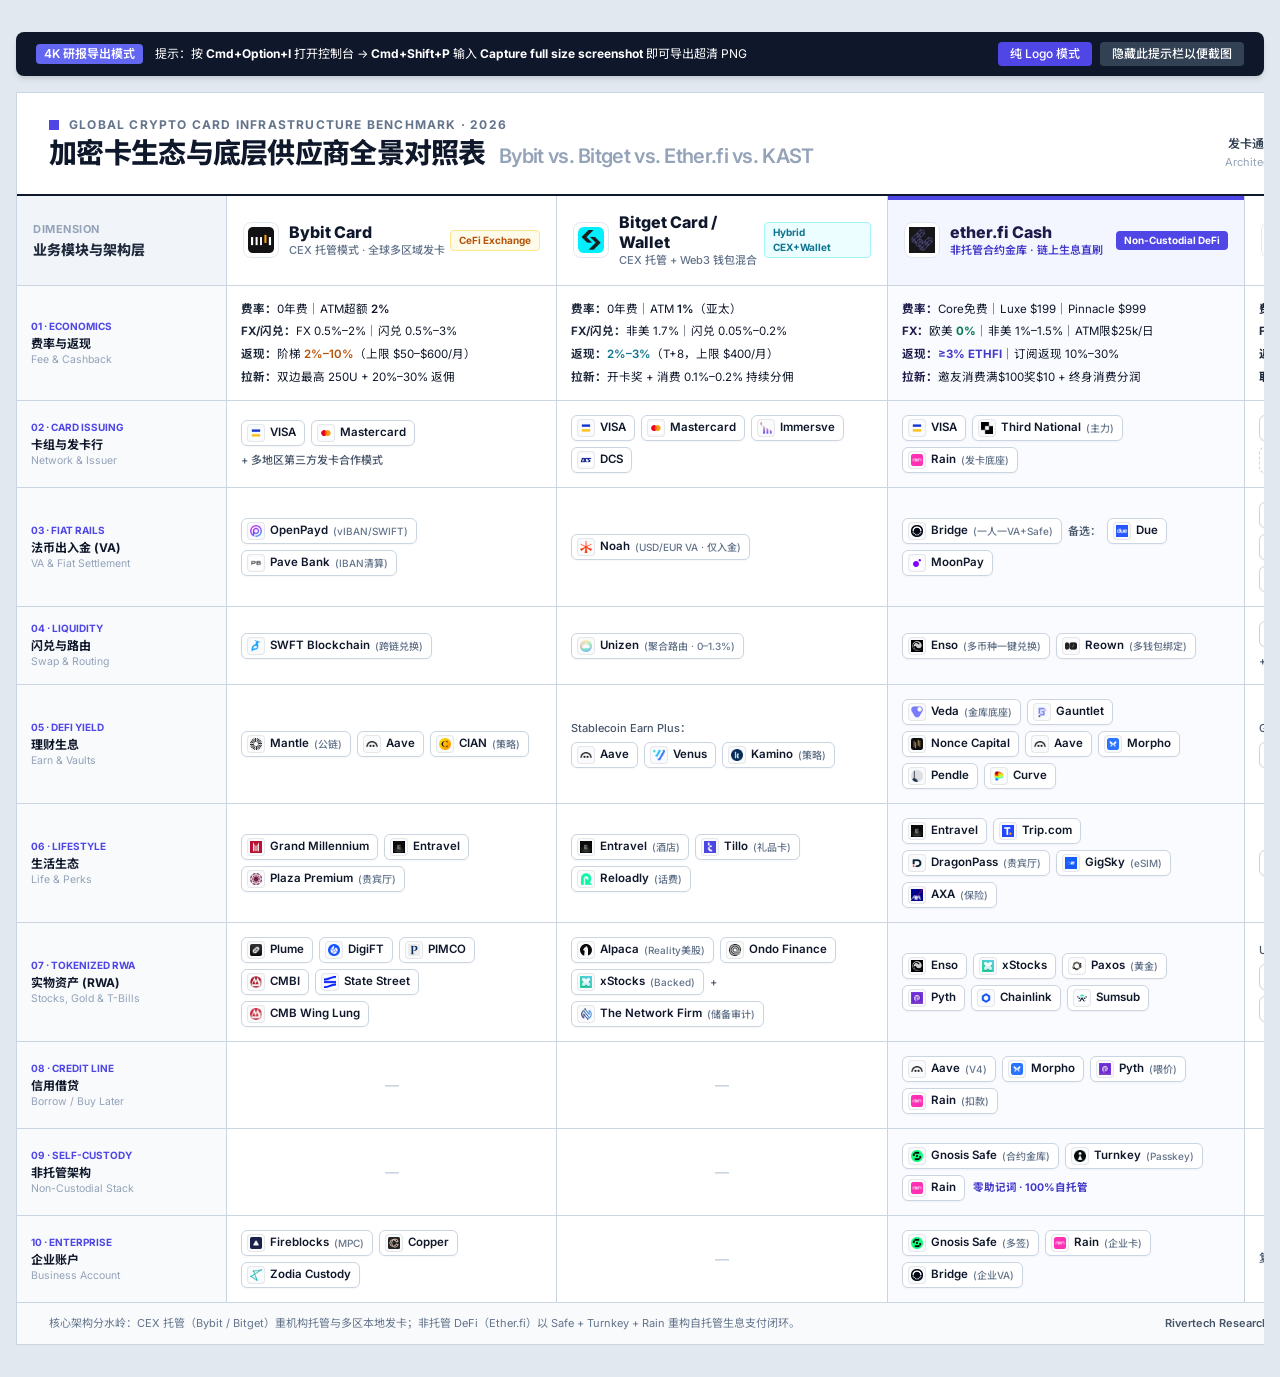
==== index.html @ 61360492 "Publish interactive crypto card vendor matrix with official-site logos" ====
<!DOCTYPE html>
<html lang="zh-CN">
<head>
  <meta charset="UTF-8" />
  <meta name="viewport" content="width=device-width, initial-scale=1.0" />
  <title>Crypto Card Ecosystem & Infrastructure Vendor Matrix (2026)</title>
  <link rel="stylesheet" href="./assets/tailwind.css">
  <link rel="preconnect" href="https://fonts.googleapis.com">
  <link rel="preconnect" href="https://fonts.gstatic.com" crossorigin>
  <link href="https://fonts.googleapis.com/css2?family=Inter:wght@400;500;600;700;800&family=Noto+Sans+SC:wght@400;500;600;700&display=swap" rel="stylesheet">
  <style>
    body {
      font-family: 'Inter', 'Noto Sans SC', -apple-system, BlinkMacSystemFont, sans-serif;
      background-color: #E2E8F0;
      color: #0F172A;
      -webkit-font-smoothing: antialiased;
      -moz-osx-font-smoothing: grayscale;
    }
    .swiss-grid-border {
      border-color: #CBD5E1;
    }
    .vendor-pill {
      display: inline-flex;
      align-items: center;
      gap: 5px;
      padding: 3px 8px 3px 5px;
      border-radius: 6px;
      background: #FFFFFF;
      border: 1px solid #CBD5E1;
      box-shadow: 0 1px 2px rgba(15, 23, 42, 0.04);
      font-size: 11.5px;
      font-weight: 600;
      color: #0F172A;
      line-height: 1.2;
      white-space: nowrap;
    }
    .vendor-icon {
      width: 16px;
      height: 16px;
      border-radius: 4px;
      display: inline-flex;
      align-items: center;
      justify-content: center;
      font-size: 9px;
      font-weight: 800;
      flex-shrink: 0;
      letter-spacing: -0.03em;
    }
    .vendor-pill {
      color: inherit;
      text-decoration: none;
      transition: border-color 150ms ease, background-color 150ms ease, box-shadow 150ms ease, transform 150ms ease;
    }
    a.vendor-pill:hover,
    .logo-only-link:hover .logo-box {
      border-color: #4F46E5;
      background-color: #F8FAFF;
      box-shadow: 0 3px 8px rgba(79, 70, 229, 0.14);
      transform: translateY(-1px);
    }
    .logo-box {
      width: 18px;
      height: 18px;
      border-radius: 4px;
      overflow: hidden;
      display: inline-flex;
      align-items: center;
      justify-content: center;
      flex: 0 0 auto;
      background: #F8FAFC;
      border: 1px solid rgba(15, 23, 42, 0.08);
    }
    .logo-box img {
      display: block;
      width: 100%;
      height: 100%;
      padding: 2px;
      object-fit: contain;
    }
    .header-logo-box img { width: 100%; height: 100%; padding: 4px; object-fit: contain; }
    .vendor-note { font-size: 10px; color: #64748B; font-weight: 500; }
    .vendor-pair-pill { border-style: dashed; }
    @media (prefers-reduced-motion: reduce) { .vendor-pill { transition: none; } }
    @media (max-width: 700px) {
      #control-bar { flex-direction: column; align-items: flex-start; gap: 12px; }
      #control-bar > .flex:first-child { flex-wrap: wrap; }
    }
    .logo-box img[hidden], .header-logo-box img[hidden] { display: none !important; }
    .logo-fallback {
      width: 100%;
      height: 100%;
      display: flex;
      align-items: center;
      justify-content: center;
      font-size: 8.5px;
      font-weight: 800;
      line-height: 1;
    }
    .logo-fallback[hidden] { display: none; }
    .logo-only-link {
      display: inline-flex;
      flex: 0 0 auto;
      text-decoration: none;
    }
    .vendor-heading-link {
      display: inline-flex;
      align-items: center;
      gap: 10px;
      color: inherit;
      text-decoration: none;
    }
    .header-logo-box {
      width: 36px;
      height: 36px;
      border-radius: 8px;
      overflow: hidden;
      flex: 0 0 auto;
      display: inline-flex;
      align-items: center;
      justify-content: center;
      background: #FFFFFF;
      border: 1px solid #E2E8F0;
    }
    .header-logo-box .logo-fallback { font-size: 10px; }
    .vendor-heading-link:hover .header-logo-box { border-color: #4F46E5; }
    .vendor-pill:focus-visible,
    .logo-only-link:focus-visible,
    .vendor-heading-link:focus-visible {
      outline: 2px solid #4F46E5;
      outline-offset: 2px;
    }
    body.icon-only .vendor-name { display: none; }
    body.icon-only .vendor-pill { padding: 4px 6px; gap: 4px; }
    body.icon-only .logo-box { width: 22px; height: 22px; border-radius: 5px; }
    #control-bar { width: min(1560px, calc(100vw - 32px)); overflow-x: auto; }
    #poster-scroll { width: min(1560px, calc(100vw - 32px)); overflow-x: auto; overscroll-behavior-x: contain; }
    #poster-canvas { width: 1560px; }
    .micro-tag {
      font-size: 11px;
      color: #475569;
      font-weight: 500;
    }
    @media print {
      .no-print { display: none !important; }
      body { background: #FFFFFF; }
    }
  </style>
</head>
<body class="py-8 px-4 flex flex-col items-center">

  <!-- 悬浮控制栏（截图时可一键隐藏） -->
  <div id="control-bar" class="no-print mb-4 flex items-center justify-between bg-slate-900 text-white px-5 py-2.5 rounded-lg shadow-md text-xs">
    <div class="flex items-center gap-3">
      <span class="px-2 py-0.5 bg-indigo-500 rounded font-semibold">4K 研报导出模式</span>
      <span>提示：按 <b>Cmd+Option+I</b> 打开控制台 → <b>Cmd+Shift+P</b> 输入 <b>Capture full size screenshot</b> 即可导出超清 PNG</span>
    </div>
    <div class="flex items-center gap-2">
      <button id="toggle-mode-btn" onclick="toggleIconMode()" aria-pressed="false" class="px-3 py-1 bg-indigo-600 hover:bg-indigo-500 rounded text-white font-medium transition">
        纯 Logo 模式
      </button>
      <button onclick="document.getElementById('control-bar').style.display='none'" class="px-3 py-1 bg-slate-700 hover:bg-slate-600 rounded text-white font-medium transition">
        隐藏此提示栏以便截图
      </button>
    </div>
  </div>

  <!-- 主画布：1560px 瑞士网格海报容器 -->
  <div id="poster-scroll" role="region" aria-label="合作商矩阵，横向滚动查看全部平台" tabindex="0">
  <div id="poster-canvas" class="w-[1560px] bg-white border border-slate-300 shadow-xl overflow-hidden">
    
    <!-- 顶部瑞士风格标题栏 -->
    <header class="px-8 py-6 border-b-2 border-slate-900 flex items-end justify-between bg-white">
      <div>
        <div class="flex items-center gap-2.5 mb-1.5">
          <span class="inline-block w-2.5 h-2.5 bg-indigo-600"></span>
          <span class="text-xs font-bold uppercase tracking-widest text-slate-500">GLOBAL CRYPTO CARD INFRASTRUCTURE BENCHMARK · 2026</span>
        </div>
        <h1 class="text-[28px] font-extrabold tracking-tight text-slate-900 leading-none">
          加密卡生态与底层供应商全景对照表
          <span class="text-slate-400 font-semibold text-xl ml-2">Bybit vs. Bitget vs. Ether.fi vs. KAST</span>
        </h1>
      </div>
      <div class="text-right">
        <p class="text-xs font-semibold text-slate-700">发卡通道 · 法币VA · 路由生息 · RWA与非托管架构横向拆解</p>
        <p class="text-[11px] text-slate-400 mt-0.5">Architecture & Vendor Stack Matrix · Swiss Typographic Grid</p>
      </div>
    </header>

    <!-- 5列 x 11行（含表头）核心网格表格 -->
    <div class="grid grid-cols-[210px_1fr_1fr_1.08fr_1fr]">

      <!-- ==================== 表头行 ==================== -->
      <div class="p-4 bg-slate-100 border-b border-r swiss-grid-border flex flex-col justify-center">
        <span class="text-[11px] font-bold uppercase tracking-wider text-slate-400">DIMENSION</span>
        <span class="text-sm font-extrabold text-slate-800 mt-0.5">业务模块与架构层</span>
      </div>

      <!-- Col 2: Bybit -->
      <div class="p-4 bg-white border-b border-r swiss-grid-border flex items-center justify-between">
        <div class="flex items-center gap-2.5">
          <div class="w-9 h-9 rounded-lg bg-slate-950 flex items-center justify-center font-black text-white text-sm tracking-tighter">
            BYB<span class="text-amber-400">I</span>T
          </div>
          <div>
            <div class="text-base font-extrabold text-slate-900 leading-tight">Bybit Card</div>
            <div class="text-[11px] font-medium text-slate-500">CEX 托管模式 · 全球多区域发卡</div>
          </div>
        </div>
        <span class="px-2 py-0.5 text-[10px] font-bold bg-amber-50 text-amber-700 border border-amber-200 rounded">CeFi Exchange</span>
      </div>

      <!-- Col 3: Bitget -->
      <div class="p-4 bg-white border-b border-r swiss-grid-border flex items-center justify-between">
        <div class="flex items-center gap-2.5">
          <div class="w-9 h-9 rounded-lg bg-slate-900 flex items-center justify-center">
            <svg class="w-5 h-5 text-cyan-400" viewBox="0 0 24 24" fill="currentColor"><path d="M13.5 3L6 10.5l4.5 4.5L7.5 18l3 3 7.5-7.5-4.5-4.5L16.5 6l-3-3z"/></svg>
          </div>
          <div>
            <div class="text-base font-extrabold text-slate-900 leading-tight">Bitget Card / Wallet</div>
            <div class="text-[11px] font-medium text-slate-500">CEX 托管 + Web3 钱包混合</div>
          </div>
        </div>
        <span class="px-2 py-0.5 text-[10px] font-bold bg-cyan-50 text-cyan-700 border border-cyan-200 rounded">Hybrid CEX+Wallet</span>
      </div>

      <!-- Col 4: Ether.fi (高亮主推列) -->
      <div class="p-4 bg-indigo-50/70 border-b border-r swiss-grid-border flex items-center justify-between relative">
        <div class="absolute top-0 left-0 right-0 h-1 bg-indigo-600"></div>
        <div class="flex items-center gap-2.5">
          <div class="w-9 h-9 rounded-lg bg-gradient-to-br from-indigo-600 to-purple-600 flex items-center justify-center text-white font-extrabold text-sm shadow-sm">
            e.fi
          </div>
          <div>
            <div class="text-base font-extrabold text-indigo-950 leading-tight">ether.fi Cash</div>
            <div class="text-[11px] font-semibold text-indigo-700">非托管合约金库 · 链上生息直刷</div>
          </div>
        </div>
        <span class="px-2 py-0.5 text-[10px] font-bold bg-indigo-600 text-white rounded">Non-Custodial DeFi</span>
      </div>

      <!-- Col 5: KAST -->
      <div class="p-4 bg-white border-b swiss-grid-border flex items-center justify-between">
        <div class="flex items-center gap-2.5">
          <div class="w-9 h-9 rounded-lg bg-zinc-950 flex items-center justify-center font-black text-lime-400 text-base">
            K
          </div>
          <div>
            <div class="text-base font-extrabold text-slate-900 leading-tight">KAST Card</div>
            <div class="text-[11px] font-medium text-slate-500">稳定币新银行 · 账户制托管</div>
          </div>
        </div>
        <span class="px-2 py-0.5 text-[10px] font-bold bg-lime-50 text-lime-800 border border-lime-300 rounded">Stablecoin Neobank</span>
      </div>


      <!-- ==================== ROW 01: 费率与返现 ==================== -->
      <div class="p-3.5 bg-slate-50 border-b border-r swiss-grid-border flex flex-col justify-center">
        <span class="text-[10px] font-bold text-indigo-600">01 · ECONOMICS</span>
        <span class="text-xs font-bold text-slate-900 mt-0.5">费率与返现</span>
        <span class="text-[10.5px] text-slate-400">Fee & Cashback</span>
      </div>
      <!-- Bybit -->
      <div class="p-3.5 border-b border-r swiss-grid-border text-[11.5px] leading-relaxed space-y-1">
        <div><span class="font-bold text-slate-800">费率：</span>0年费｜ATM超额 <span class="font-semibold text-slate-900">2%</span></div>
        <div><span class="font-bold text-slate-800">FX/闪兑：</span>FX 0.5%–2%｜闪兑 0.5%–3%</div>
        <div><span class="font-bold text-slate-800">返现：</span>阶梯 <span class="font-semibold text-amber-700">2%–10%</span>（上限 $50–$600/月）</div>
        <div><span class="font-bold text-slate-800">拉新：</span>双边最高 250U + 20%–30% 返佣</div>
      </div>
      <!-- Bitget -->
      <div class="p-3.5 border-b border-r swiss-grid-border text-[11.5px] leading-relaxed space-y-1">
        <div><span class="font-bold text-slate-800">费率：</span>0年费｜ATM <span class="font-semibold text-slate-900">1%</span>（亚太）</div>
        <div><span class="font-bold text-slate-800">FX/闪兑：</span>非美 1.7%｜闪兑 0.05%–0.2%</div>
        <div><span class="font-bold text-slate-800">返现：</span><span class="font-semibold text-cyan-700">2%–3%</span>（T+8，上限 $400/月）</div>
        <div><span class="font-bold text-slate-800">拉新：</span>开卡奖 + 消费 0.1%–0.2% 持续分佣</div>
      </div>
      <!-- Ether.fi -->
      <div class="p-3.5 bg-indigo-50/35 border-b border-r swiss-grid-border text-[11.5px] leading-relaxed space-y-1">
        <div><span class="font-bold text-indigo-950">费率：</span>Core免费｜Luxe $199｜Pinnacle $999</div>
        <div><span class="font-bold text-indigo-950">FX：</span>欧美 <span class="font-bold text-emerald-700">0%</span>｜非美 1%–1.5%｜ATM限$25k/日</div>
        <div><span class="font-bold text-indigo-950">返现：</span><span class="font-bold text-indigo-700">≥3% ETHFI</span>｜订阅返现 10%–30%</div>
        <div><span class="font-bold text-indigo-950">拉新：</span>邀友消费满$100奖$10 + 终身消费分润</div>
      </div>
      <!-- KAST -->
      <div class="p-3.5 border-b swiss-grid-border text-[11.5px] leading-relaxed space-y-1">
        <div><span class="font-bold text-slate-800">费率：</span>0开卡费｜年费 $0–$10,000（三档）</div>
        <div><span class="font-bold text-slate-800">FX：</span>银行汇率 + 点差（未披露具体值）</div>
        <div><span class="font-bold text-slate-800">返现：</span><span class="font-semibold text-lime-700">Interchange</span> 商户手续费分成返现</div>
        <div><span class="font-bold text-slate-800">取现：</span>单日最高 $750（合作行收手续费）</div>
      </div>


      <!-- ==================== ROW 02: 卡组与发卡行 ==================== -->
      <div class="p-3.5 bg-slate-50 border-b border-r swiss-grid-border flex flex-col justify-center">
        <span class="text-[10px] font-bold text-indigo-600">02 · CARD ISSUING</span>
        <span class="text-xs font-bold text-slate-900 mt-0.5">卡组与发卡行</span>
        <span class="text-[10.5px] text-slate-400">Network & Issuer</span>
      </div>
      <!-- Bybit -->
      <div class="p-3.5 border-b border-r swiss-grid-border flex flex-wrap items-center gap-1.5 content-center">
        <span class="vendor-pill">
          <span class="vendor-icon bg-blue-900 text-white">V</span>VISA
        </span>
        <span class="vendor-pill">
          <span class="vendor-icon bg-red-600 text-amber-300">M</span>Mastercard
        </span>
        <span class="micro-tag">+ 多地区第三方发卡合作模式</span>
      </div>
      <!-- Bitget -->
      <div class="p-3.5 border-b border-r swiss-grid-border flex flex-wrap items-center gap-1.5 content-center">
        <span class="vendor-pill">
          <span class="vendor-icon bg-blue-900 text-white">V</span>VISA
        </span>
        <span class="vendor-pill">
          <span class="vendor-icon bg-red-600 text-amber-300">M</span>Mastercard
        </span>
        <span class="vendor-pill">
          <span class="vendor-icon bg-purple-700 text-white">IM</span>Immersve
        </span>
        <span class="vendor-pill">
          <span class="vendor-icon bg-emerald-700 text-white">DC</span>DCS
        </span>
      </div>
      <!-- Ether.fi -->
      <div class="p-3.5 bg-indigo-50/35 border-b border-r swiss-grid-border flex flex-wrap items-center gap-1.5 content-center">
        <span class="vendor-pill">
          <span class="vendor-icon bg-blue-900 text-white">V</span>VISA
        </span>
        <span class="vendor-pill">
          <span class="vendor-icon bg-slate-800 text-white">3N</span>Third National <span class="text-[10px] text-slate-400 font-normal">(主力)</span>
        </span>
        <span class="vendor-pill">
          <span class="vendor-icon bg-sky-500 text-white">R</span>Rain <span class="text-[10px] text-slate-400 font-normal">(发卡底座)</span>
        </span>
      </div>
      <!-- KAST -->
      <div class="p-3.5 border-b swiss-grid-border flex flex-wrap items-center gap-1.5 content-center">
        <span class="vendor-pill">
          <span class="vendor-icon bg-blue-900 text-white">V</span>VISA
        </span>
        <span class="vendor-pill">
          <span class="vendor-icon bg-sky-500 text-white">R</span>Rain <span class="text-[10px] text-slate-400 font-normal">(发卡底座)</span>
        </span>
        <span class="vendor-pill border-dashed">
          <span class="vendor-icon bg-indigo-600 text-white">S</span>Bridge / Stripe <span class="text-[10px] text-slate-400 font-normal">(疑似)</span>
        </span>
      </div>


      <!-- ==================== ROW 03: 法币出入金 (VA) ==================== -->
      <div class="p-3.5 bg-slate-50 border-b border-r swiss-grid-border flex flex-col justify-center">
        <span class="text-[10px] font-bold text-indigo-600">03 · FIAT RAILS</span>
        <span class="text-xs font-bold text-slate-900 mt-0.5">法币出入金 (VA)</span>
        <span class="text-[10.5px] text-slate-400">VA & Fiat Settlement</span>
      </div>
      <!-- Bybit -->
      <div class="p-3.5 border-b border-r swiss-grid-border flex flex-wrap items-center gap-1.5 content-center">
        <span class="vendor-pill">
          <span class="vendor-icon bg-blue-600 text-white">OP</span>OpenPayd <span class="text-[10px] text-slate-400 font-normal">(vIBAN/SWIFT)</span>
        </span>
        <span class="vendor-pill">
          <span class="vendor-icon bg-teal-700 text-white">PB</span>Pave Bank <span class="text-[10px] text-slate-400 font-normal">(IBAN清算)</span>
        </span>
      </div>
      <!-- Bitget -->
      <div class="p-3.5 border-b border-r swiss-grid-border flex flex-wrap items-center gap-1.5 content-center">
        <span class="vendor-pill">
          <span class="vendor-icon bg-neutral-900 text-white">N</span>Noah <span class="text-[10px] text-slate-400 font-normal">(USD/EUR VA · 仅入金)</span>
        </span>
      </div>
      <!-- Ether.fi -->
      <div class="p-3.5 bg-indigo-50/35 border-b border-r swiss-grid-border flex flex-wrap items-center gap-1.5 content-center">
        <span class="vendor-pill">
          <span class="vendor-icon bg-slate-900 text-white">B</span>Bridge <span class="text-[10px] text-slate-400 font-normal">(一人一VA+Safe)</span>
        </span>
        <span class="micro-tag">备选：</span>
        <span class="vendor-pill">
          <span class="vendor-icon bg-violet-600 text-white">D</span>Due
        </span>
        <span class="vendor-pill">
          <span class="vendor-icon bg-purple-600 text-white">MP</span>MoonPay
        </span>
      </div>
      <!-- KAST -->
      <div class="p-3.5 border-b swiss-grid-border flex flex-wrap items-center gap-1.5 content-center">
        <span class="vendor-pill">
          <span class="vendor-icon bg-blue-700 text-white">BG</span>BitGo <span class="text-[10px] text-slate-400 font-normal">(托管)</span>
        </span>
        <span class="vendor-pill">
          <span class="vendor-icon bg-indigo-600 text-white">PV</span>Privy <span class="text-[10px] text-slate-400 font-normal">(MPC)</span>
        </span>
        <span class="vendor-pill">
          <span class="vendor-icon bg-emerald-800 text-white">LB</span>Lead Bank
        </span>
        <span class="vendor-pill">
          <span class="vendor-icon bg-slate-900 text-white">B</span>Bridge <span class="text-[10px] text-slate-400 font-normal">(USD)</span>
        </span>
        <span class="vendor-pill">
          <span class="vendor-icon bg-neutral-900 text-white">N</span>Noah <span class="text-[10px] text-slate-400 font-normal">(EUR)</span>
        </span>
        <span class="vendor-pill">
          <span class="vendor-icon bg-teal-600 text-white">TZ</span>Tazapay
        </span>
      </div>


      <!-- ==================== ROW 04: 闪兑与路由 ==================== -->
      <div class="p-3.5 bg-slate-50 border-b border-r swiss-grid-border flex flex-col justify-center">
        <span class="text-[10px] font-bold text-indigo-600">04 · LIQUIDITY</span>
        <span class="text-xs font-bold text-slate-900 mt-0.5">闪兑与路由</span>
        <span class="text-[10.5px] text-slate-400">Swap & Routing</span>
      </div>
      <!-- Bybit -->
      <div class="p-3.5 border-b border-r swiss-grid-border flex flex-wrap items-center gap-1.5 content-center">
        <span class="vendor-pill">
          <span class="vendor-icon bg-blue-500 text-white">SW</span>SWFT Blockchain <span class="text-[10px] text-slate-400 font-normal">(跨链兑换)</span>
        </span>
      </div>
      <!-- Bitget -->
      <div class="p-3.5 border-b border-r swiss-grid-border flex flex-wrap items-center gap-1.5 content-center">
        <span class="vendor-pill">
          <span class="vendor-icon bg-violet-700 text-white">UZ</span>Unizen <span class="text-[10px] text-slate-400 font-normal">(聚合路由 · 0–1.3%)</span>
        </span>
      </div>
      <!-- Ether.fi -->
      <div class="p-3.5 bg-indigo-50/35 border-b border-r swiss-grid-border flex flex-wrap items-center gap-1.5 content-center">
        <span class="vendor-pill">
          <span class="vendor-icon bg-zinc-900 text-white">EN</span>Enso <span class="text-[10px] text-slate-400 font-normal">(多币种一键兑换)</span>
        </span>
        <span class="vendor-pill">
          <span class="vendor-icon bg-orange-600 text-white">RW</span>Reown <span class="text-[10px] text-slate-400 font-normal">(多钱包绑定)</span>
        </span>
      </div>
      <!-- KAST -->
      <div class="p-3.5 border-b swiss-grid-border flex flex-wrap items-center gap-1.5 content-center">
        <span class="vendor-pill">
          <span class="vendor-icon bg-indigo-600 text-white">PV</span>Privy <span class="text-[10px] text-slate-400 font-normal">(签名)</span>
        </span>
        <span class="vendor-pill">
          <span class="vendor-icon bg-fuchsia-600 text-white">LI</span>LI.FI <span class="text-[10px] text-slate-400 font-normal">(跨链路由)</span>
        </span>
        <span class="micro-tag">+ DEX 流动性池</span>
      </div>


      <!-- ==================== ROW 05: 理财生息 ==================== -->
      <div class="p-3.5 bg-slate-50 border-b border-r swiss-grid-border flex flex-col justify-center">
        <span class="text-[10px] font-bold text-indigo-600">05 · DEFI YIELD</span>
        <span class="text-xs font-bold text-slate-900 mt-0.5">理财生息</span>
        <span class="text-[10.5px] text-slate-400">Earn & Vaults</span>
      </div>
      <!-- Bybit -->
      <div class="p-3.5 border-b border-r swiss-grid-border flex flex-wrap items-center gap-1.5 content-center">
        <span class="vendor-pill">
          <span class="vendor-icon bg-emerald-600 text-white">MT</span>Mantle <span class="text-[10px] text-slate-400 font-normal">(公链)</span>
        </span>
        <span class="vendor-pill">
          <span class="vendor-icon bg-purple-600 text-white">AA</span>Aave
        </span>
        <span class="vendor-pill">
          <span class="vendor-icon bg-emerald-800 text-white">CI</span>CIAN <span class="text-[10px] text-slate-400 font-normal">(策略)</span>
        </span>
      </div>
      <!-- Bitget -->
      <div class="p-3.5 border-b border-r swiss-grid-border flex flex-wrap items-center gap-1.5 content-center">
        <span class="micro-tag w-full text-[10.5px] font-semibold text-slate-600">Stablecoin Earn Plus：</span>
        <span class="vendor-pill">
          <span class="vendor-icon bg-purple-600 text-white">AA</span>Aave
        </span>
        <span class="vendor-pill">
          <span class="vendor-icon bg-amber-500 text-white">VN</span>Venus
        </span>
        <span class="vendor-pill">
          <span class="vendor-icon bg-sky-600 text-white">KM</span>Kamino <span class="text-[10px] text-slate-400 font-normal">(策略)</span>
        </span>
      </div>
      <!-- Ether.fi -->
      <div class="p-3.5 bg-indigo-50/35 border-b border-r swiss-grid-border flex flex-wrap items-center gap-1.5 content-center">
        <span class="vendor-pill">
          <span class="vendor-icon bg-violet-700 text-white">VD</span>Veda <span class="text-[10px] text-slate-400 font-normal">(金库底座)</span>
        </span>
        <span class="vendor-pill">
          <span class="vendor-icon bg-slate-900 text-white">GL</span>Gauntlet
        </span>
        <span class="vendor-pill">
          <span class="vendor-icon bg-zinc-700 text-white">NC</span>Nonce Capital
        </span>
        <span class="vendor-pill">
          <span class="vendor-icon bg-purple-600 text-white">AA</span>Aave
        </span>
        <span class="vendor-pill">
          <span class="vendor-icon bg-blue-600 text-white">MP</span>Morpho
        </span>
        <span class="vendor-pill">
          <span class="vendor-icon bg-teal-600 text-white">PD</span>Pendle
        </span>
        <span class="vendor-pill">
          <span class="vendor-icon bg-rose-600 text-white">CV</span>Curve
        </span>
      </div>
      <!-- KAST -->
      <div class="p-3.5 border-b swiss-grid-border flex flex-wrap items-center gap-1.5 content-center">
        <span class="micro-tag w-full text-[10.5px] font-semibold text-slate-600">Gauntlet Alpha Vault (Base, 最高7%)：</span>
        <span class="vendor-pill">
          <span class="vendor-icon bg-slate-900 text-white">GL</span>Gauntlet
        </span>
        <span class="vendor-pill">
          <span class="vendor-icon bg-indigo-600 text-white">PV</span>Privy
        </span>
      </div>


      <!-- ==================== ROW 06: 生活生态 ==================== -->
      <div class="p-3.5 bg-slate-50 border-b border-r swiss-grid-border flex flex-col justify-center">
        <span class="text-[10px] font-bold text-indigo-600">06 · LIFESTYLE</span>
        <span class="text-xs font-bold text-slate-900 mt-0.5">生活生态</span>
        <span class="text-[10.5px] text-slate-400">Life & Perks</span>
      </div>
      <!-- Bybit -->
      <div class="p-3.5 border-b border-r swiss-grid-border flex flex-wrap items-center gap-1.5 content-center">
        <span class="vendor-pill">
          <span class="vendor-icon bg-amber-700 text-white">GM</span>Grand Millennium
        </span>
        <span class="vendor-pill">
          <span class="vendor-icon bg-blue-600 text-white">ET</span>Entravel
        </span>
        <span class="vendor-pill">
          <span class="vendor-icon bg-slate-800 text-white">PP</span>Plaza Premium <span class="text-[10px] text-slate-400 font-normal">(贵宾厅)</span>
        </span>
      </div>
      <!-- Bitget -->
      <div class="p-3.5 border-b border-r swiss-grid-border flex flex-wrap items-center gap-1.5 content-center">
        <span class="vendor-pill">
          <span class="vendor-icon bg-blue-600 text-white">ET</span>Entravel <span class="text-[10px] text-slate-400 font-normal">(酒店)</span>
        </span>
        <span class="vendor-pill">
          <span class="vendor-icon bg-rose-500 text-white">TL</span>Tillo <span class="text-[10px] text-slate-400 font-normal">(礼品卡)</span>
        </span>
        <span class="vendor-pill">
          <span class="vendor-icon bg-emerald-600 text-white">RL</span>Reloadly <span class="text-[10px] text-slate-400 font-normal">(话费)</span>
        </span>
      </div>
      <!-- Ether.fi -->
      <div class="p-3.5 bg-indigo-50/35 border-b border-r swiss-grid-border flex flex-wrap items-center gap-1.5 content-center">
        <span class="vendor-pill">
          <span class="vendor-icon bg-blue-600 text-white">ET</span>Entravel
        </span>
        <span class="vendor-pill">
          <span class="vendor-icon bg-sky-600 text-white">TC</span>Trip.com
        </span>
        <span class="vendor-pill">
          <span class="vendor-icon bg-red-600 text-white">DP</span>DragonPass <span class="text-[10px] text-slate-400 font-normal">(贵宾厅)</span>
        </span>
        <span class="vendor-pill">
          <span class="vendor-icon bg-cyan-600 text-white">GS</span>GigSky <span class="text-[10px] text-slate-400 font-normal">(eSIM)</span>
        </span>
        <span class="vendor-pill">
          <span class="vendor-icon bg-blue-900 text-white">AX</span>AXA <span class="text-[10px] text-slate-400 font-normal">(保险)</span>
        </span>
      </div>
      <!-- KAST -->
      <div class="p-3.5 border-b swiss-grid-border flex flex-wrap items-center gap-1.5 content-center">
        <span class="vendor-pill">
          <span class="vendor-icon bg-lime-500 text-black">KP</span>KAST Points <span class="text-[10px] text-slate-400 font-normal">(积分代币化)</span>
        </span>
        <span class="micro-tag">+ Web3 IP 联名卡</span>
      </div>


      <!-- ==================== ROW 07: 实物资产 (RWA) ==================== -->
      <div class="p-3.5 bg-slate-50 border-b border-r swiss-grid-border flex flex-col justify-center">
        <span class="text-[10px] font-bold text-indigo-600">07 · TOKENIZED RWA</span>
        <span class="text-xs font-bold text-slate-900 mt-0.5">实物资产 (RWA)</span>
        <span class="text-[10.5px] text-slate-400">Stocks, Gold & T-Bills</span>
      </div>
      <!-- Bybit -->
      <div class="p-3.5 border-b border-r swiss-grid-border flex flex-wrap items-center gap-1.5 content-center">
        <span class="vendor-pill">
          <span class="vendor-icon bg-rose-600 text-white">PL</span>Plume
        </span>
        <span class="vendor-pill">
          <span class="vendor-icon bg-blue-700 text-white">DF</span>DigiFT
        </span>
        <span class="vendor-pill">
          <span class="vendor-icon bg-slate-800 text-white">PM</span>PIMCO
        </span>
        <span class="vendor-pill">
          <span class="vendor-icon bg-red-700 text-white">CM</span>CMBI
        </span>
        <span class="vendor-pill">
          <span class="vendor-icon bg-blue-950 text-white">SS</span>State Street
        </span>
        <span class="vendor-pill">
          <span class="vendor-icon bg-red-800 text-white">CW</span>CMB Wing Lung
        </span>
      </div>
      <!-- Bitget -->
      <div class="p-3.5 border-b border-r swiss-grid-border flex flex-wrap items-center gap-1.5 content-center">
        <span class="vendor-pill">
          <span class="vendor-icon bg-amber-400 text-black">AL</span>Alpaca <span class="text-[10px] text-slate-400 font-normal">(Reality美股)</span>
        </span>
        <span class="vendor-pill">
          <span class="vendor-icon bg-slate-900 text-white">ON</span>Ondo Finance
        </span>
        <span class="vendor-pill">
          <span class="vendor-icon bg-emerald-600 text-white">xS</span>xStocks <span class="text-[10px] text-slate-400 font-normal">(Backed)</span>
        </span>
        <span class="micro-tag">+</span>
        <span class="vendor-pill"><span class="vendor-icon bg-slate-700 text-white">NF</span>The Network Firm <span class="text-[10px] text-slate-400 font-normal">(储备审计)</span></span>
      </div>
      <!-- Ether.fi -->
      <div class="p-3.5 bg-indigo-50/35 border-b border-r swiss-grid-border flex flex-wrap items-center gap-1.5 content-center">
        <span class="vendor-pill">
          <span class="vendor-icon bg-zinc-900 text-white">EN</span>Enso
        </span>
        <span class="vendor-pill">
          <span class="vendor-icon bg-emerald-600 text-white">xS</span>xStocks
        </span>
        <span class="vendor-pill">
          <span class="vendor-icon bg-amber-500 text-white">PX</span>Paxos <span class="text-[10px] text-slate-400 font-normal">(黄金)</span>
        </span>
        <span class="vendor-pill">
          <span class="vendor-icon bg-purple-700 text-white">PY</span>Pyth
        </span>
        <span class="vendor-pill">
          <span class="vendor-icon bg-blue-600 text-white">CL</span>Chainlink
        </span>
        <span class="vendor-pill">
          <span class="vendor-icon bg-sky-600 text-white">SS</span>Sumsub
        </span>
      </div>
      <!-- KAST -->
      <div class="p-3.5 border-b swiss-grid-border flex flex-wrap items-center gap-1.5 content-center">
        <span class="micro-tag w-full text-[10.5px] font-semibold text-slate-600">USD Prime Vault (美债, 最高3.3%)：</span>
        <span class="vendor-pill">
          <span class="vendor-icon bg-neutral-900 text-white">M0</span>M0 <span class="text-[10px] text-slate-400 font-normal">(USDK/USDKy)</span>
        </span>
        <span class="vendor-pill">
          <span class="vendor-icon bg-emerald-700 text-white">CH</span>Chronicle <span class="text-[10px] text-slate-400 font-normal">(校验)</span>
        </span>
        <span class="vendor-pill">
          <span class="vendor-icon bg-slate-900 text-white">GL</span>Gauntlet
        </span>
      </div>


      <!-- ==================== ROW 08: 信用借贷 ==================== -->
      <div class="p-3.5 bg-slate-50 border-b border-r swiss-grid-border flex flex-col justify-center">
        <span class="text-[10px] font-bold text-indigo-600">08 · CREDIT LINE</span>
        <span class="text-xs font-bold text-slate-900 mt-0.5">信用借贷</span>
        <span class="text-[10.5px] text-slate-400">Borrow / Buy Later</span>
      </div>
      <!-- Bybit -->
      <div class="p-3.5 border-b border-r swiss-grid-border flex items-center justify-center text-slate-300 font-bold text-sm">—</div>
      <!-- Bitget -->
      <div class="p-3.5 border-b border-r swiss-grid-border flex items-center justify-center text-slate-300 font-bold text-sm">—</div>
      <!-- Ether.fi -->
      <div class="p-3.5 bg-indigo-50/35 border-b border-r swiss-grid-border flex flex-wrap items-center gap-1.5 content-center">
        <span class="vendor-pill">
          <span class="vendor-icon bg-purple-600 text-white">AA</span>Aave <span class="text-[10px] text-slate-400 font-normal">(V4)</span>
        </span>
        <span class="vendor-pill">
          <span class="vendor-icon bg-blue-600 text-white">MP</span>Morpho
        </span>
        <span class="vendor-pill">
          <span class="vendor-icon bg-purple-700 text-white">PY</span>Pyth <span class="text-[10px] text-slate-400 font-normal">(喂价)</span>
        </span>
        <span class="vendor-pill">
          <span class="vendor-icon bg-sky-500 text-white">R</span>Rain <span class="text-[10px] text-slate-400 font-normal">(扣款)</span>
        </span>
      </div>
      <!-- KAST -->
      <div class="p-3.5 border-b swiss-grid-border flex items-center justify-center text-slate-300 font-bold text-sm">—</div>


      <!-- ==================== ROW 09: 非托管架构 ==================== -->
      <div class="p-3.5 bg-slate-50 border-b border-r swiss-grid-border flex flex-col justify-center">
        <span class="text-[10px] font-bold text-indigo-600">09 · SELF-CUSTODY</span>
        <span class="text-xs font-bold text-slate-900 mt-0.5">非托管架构</span>
        <span class="text-[10.5px] text-slate-400">Non-Custodial Stack</span>
      </div>
      <!-- Bybit -->
      <div class="p-3.5 border-b border-r swiss-grid-border flex items-center justify-center text-slate-300 font-bold text-sm">—</div>
      <!-- Bitget -->
      <div class="p-3.5 border-b border-r swiss-grid-border flex items-center justify-center text-slate-300 font-bold text-sm">—</div>
      <!-- Ether.fi -->
      <div class="p-3.5 bg-indigo-50/35 border-b border-r swiss-grid-border flex flex-wrap items-center gap-1.5 content-center">
        <span class="vendor-pill">
          <span class="vendor-icon bg-emerald-500 text-black">SF</span>Gnosis Safe <span class="text-[10px] text-slate-400 font-normal">(合约金库)</span>
        </span>
        <span class="vendor-pill">
          <span class="vendor-icon bg-slate-900 text-white">TK</span>Turnkey <span class="text-[10px] text-slate-400 font-normal">(Passkey)</span>
        </span>
        <span class="vendor-pill">
          <span class="vendor-icon bg-sky-500 text-white">R</span>Rain
        </span>
        <span class="text-[10.5px] font-bold text-indigo-700 ml-0.5">零助记词 · 100%自托管</span>
      </div>
      <!-- KAST -->
      <div class="p-3.5 border-b swiss-grid-border flex items-center justify-center text-slate-300 font-bold text-sm">—</div>


      <!-- ==================== ROW 10: 企业账户 ==================== -->
      <div class="p-3.5 bg-slate-50 border-r swiss-grid-border flex flex-col justify-center">
        <span class="text-[10px] font-bold text-indigo-600">10 · ENTERPRISE</span>
        <span class="text-xs font-bold text-slate-900 mt-0.5">企业账户</span>
        <span class="text-[10.5px] text-slate-400">Business Account</span>
      </div>
      <!-- Bybit -->
      <div class="p-3.5 border-r swiss-grid-border flex flex-wrap items-center gap-1.5 content-center">
        <span class="vendor-pill">
          <span class="vendor-icon bg-blue-600 text-white">FB</span>Fireblocks <span class="text-[10px] text-slate-400 font-normal">(MPC)</span>
        </span>
        <span class="vendor-pill">
          <span class="vendor-icon bg-orange-500 text-white">CP</span>Copper
        </span>
        <span class="vendor-pill">
          <span class="vendor-icon bg-slate-900 text-white">ZD</span>Zodia Custody
        </span>
      </div>
      <!-- Bitget -->
      <div class="p-3.5 border-r swiss-grid-border flex items-center justify-center text-slate-300 font-bold text-sm">—</div>
      <!-- Ether.fi -->
      <div class="p-3.5 bg-indigo-50/35 border-r swiss-grid-border flex flex-wrap items-center gap-1.5 content-center">
        <span class="vendor-pill">
          <span class="vendor-icon bg-emerald-500 text-black">SF</span>Gnosis Safe <span class="text-[10px] text-slate-400 font-normal">(多签)</span>
        </span>
        <span class="vendor-pill">
          <span class="vendor-icon bg-sky-500 text-white">R</span>Rain <span class="text-[10px] text-slate-400 font-normal">(企业卡)</span>
        </span>
        <span class="vendor-pill">
          <span class="vendor-icon bg-slate-900 text-white">B</span>Bridge <span class="text-[10px] text-slate-400 font-normal">(企业VA)</span>
        </span>
      </div>
      <!-- KAST -->
      <div class="p-3.5 flex items-center">
        <span class="text-[11.5px] font-medium text-slate-600">复用个人架构（开设企业独立子账户隔离）</span>
      </div>

    </div>

    <!-- 底部页脚注释栏 -->
    <footer class="px-8 py-3 bg-slate-50 border-t border-slate-300 flex items-center justify-between text-[11px] text-slate-500">
      <div>核心架构分水岭：CEX 托管（Bybit / Bitget）重机构托管与多区本地发卡；非托管 DeFi（Ether.fi）以 Safe + Turnkey + Rain 重构自托管生息支付闭环。</div>
      <div class="font-semibold text-slate-600">Rivertech Research · Cross-Border Payment & Web3 Card Architecture</div>
    </footer>

  </div>
  </div>

  <script src="./logo-assets.js" defer></script>
  <script src="./vendor-links.js" defer></script>
</body>
</html>
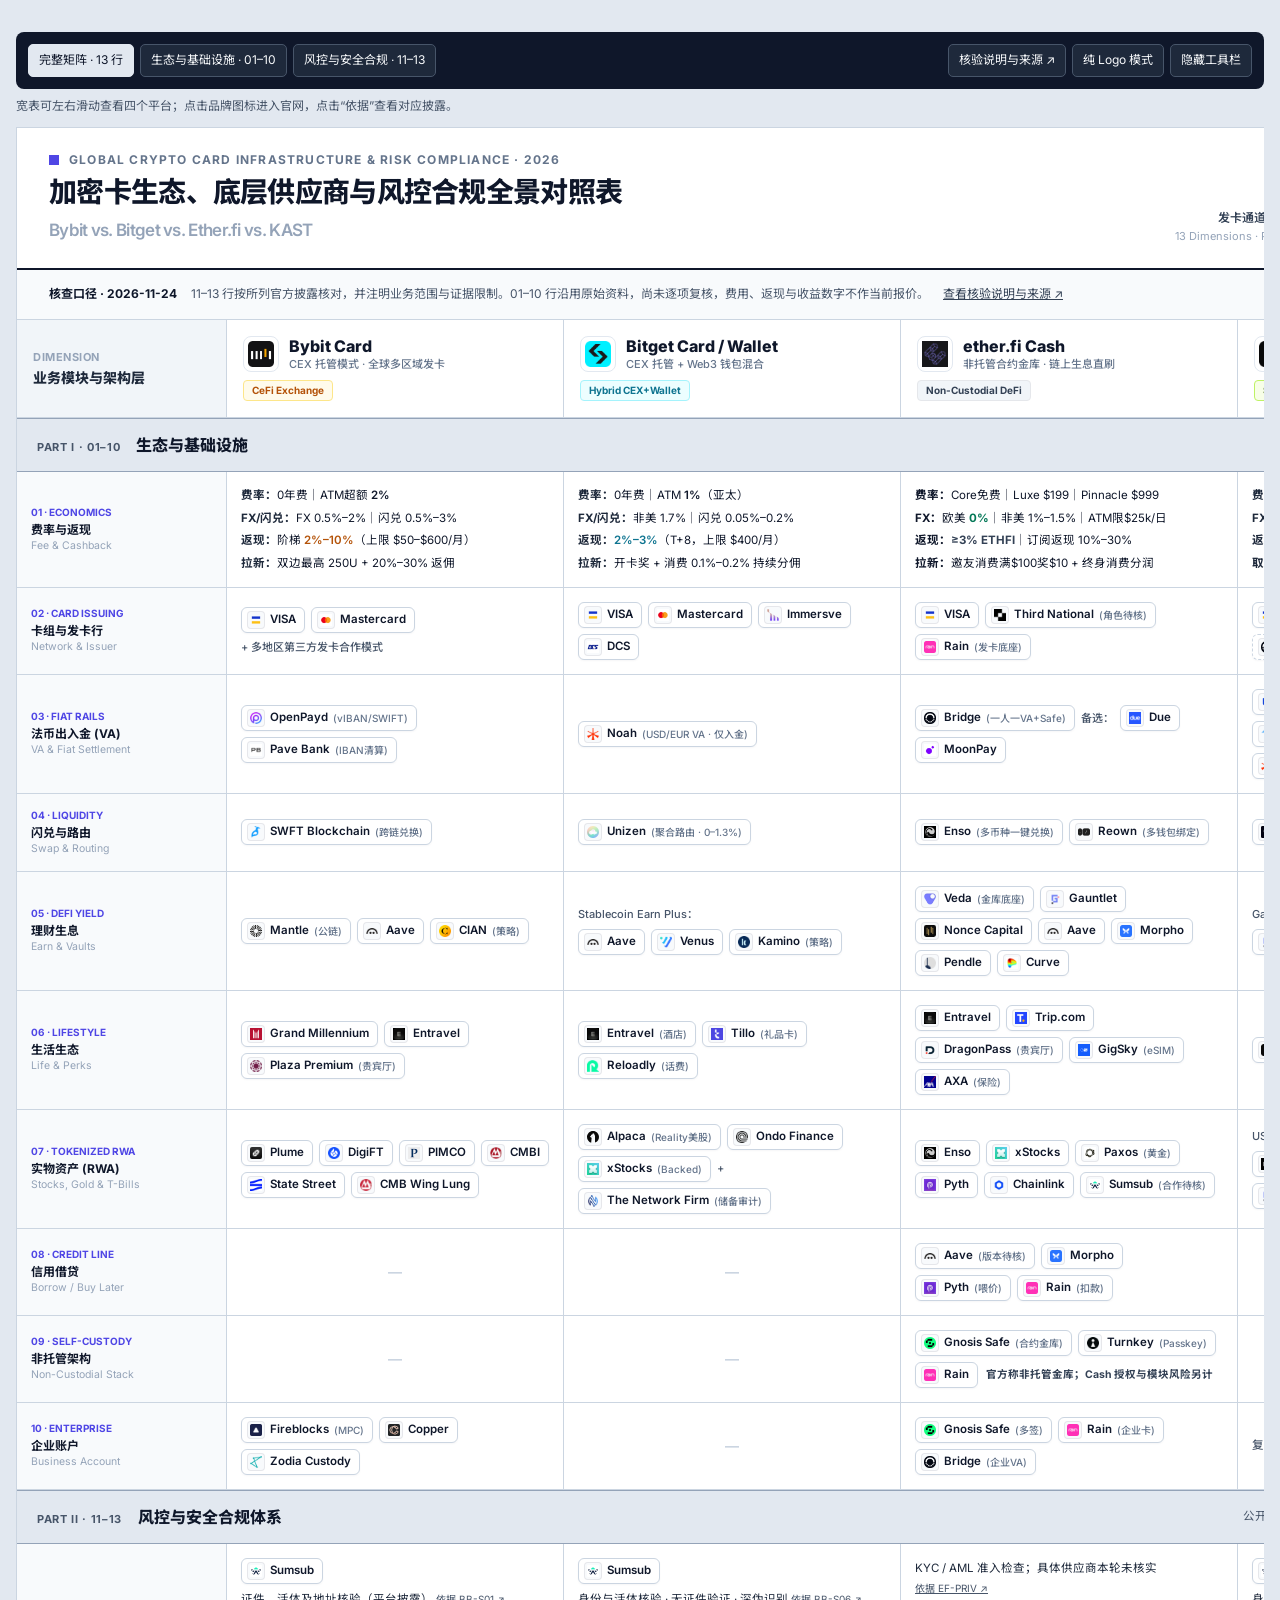
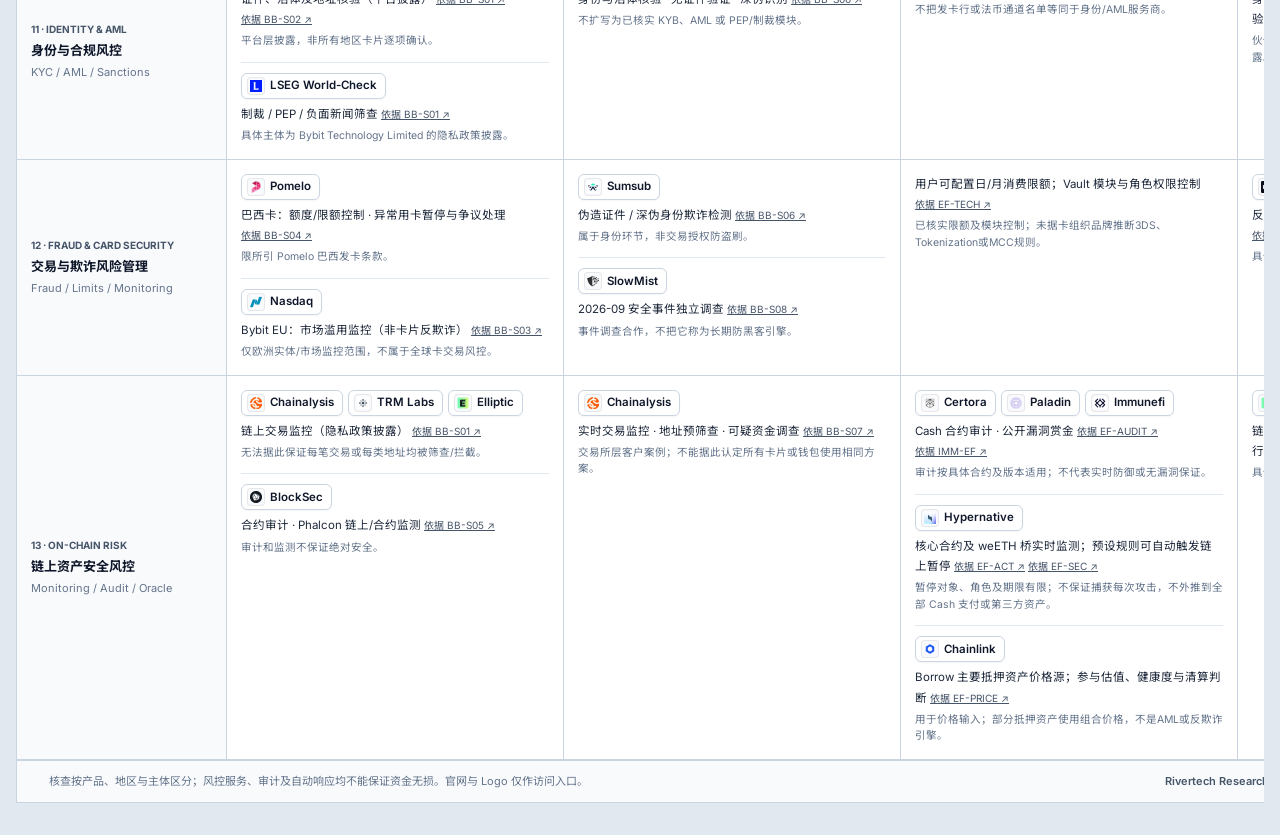
==== commit 24fecf01: "Add sourced risk and compliance section and neutralize Ether.fi column" ====
--- a/index.html
+++ b/index.html
@@ -3,7 +3,7 @@
 <head>
   <meta charset="UTF-8" />
   <meta name="viewport" content="width=device-width, initial-scale=1.0" />
-  <title>Crypto Card Ecosystem & Infrastructure Vendor Matrix (2026)</title>
+  <title>Crypto Card Ecosystem & Risk Compliance Matrix (2026)</title>
   <link rel="stylesheet" href="./assets/tailwind.css">
   <link rel="preconnect" href="https://fonts.googleapis.com">
   <link rel="preconnect" href="https://fonts.gstatic.com" crossorigin>
@@ -144,26 +144,64 @@
       .no-print { display: none !important; }
       body { background: #FFFFFF; }
     }
+
+    .matrix-grid { grid-template-columns:210px repeat(4,minmax(0,1fr)); }
+    #poster-canvas header { gap:24px; }
+    #poster-canvas h1 { line-height:1.3; }
+    #poster-canvas h1 > span { display:block; margin:6px 0 0; font-size:17px; }
+    .matrix-row { display:contents; }
+    .matrix-row[hidden], .section-banner[hidden] { display:none !important; }
+    .matrix-grid > div:nth-child(n+2):nth-child(-n+5) { align-items:flex-start; flex-direction:column; gap:8px; }
+    .matrix-toolbar { display:flex; align-items:center; justify-content:space-between; gap:12px; padding:12px; margin-bottom:8px; background:#0f172a; border-radius:8px; color:white; font-size:12px; }
+    .matrix-toolbar[hidden] { display:none !important; }
+    .view-buttons { display:flex; gap:6px; flex-wrap:wrap; align-items:center; }
+    .matrix-toolbar button, .matrix-toolbar a { border:1px solid #475569; border-radius:5px; background:#1e293b; color:#f8fafc; padding:7px 10px; cursor:pointer; text-decoration:none; line-height:1.4; white-space:nowrap; }
+    .matrix-toolbar button[aria-pressed="true"] { background:#e2e8f0; color:#0f172a; border-color:#e2e8f0; }
+    .matrix-toolbar button:hover,.matrix-toolbar a:hover { border-color:#94a3b8; }
+    button:focus-visible, a:focus-visible { outline:2px solid #4f46e5; outline-offset:3px; }
+    .reading-hint { width:min(1560px,calc(100vw - 32px)); color:#475569; font-size:12px; margin:0 0 12px; }
+    .mobile-scope { display:none; }
+    @media(max-width:700px) { .mobile-scope { display:block; width:calc(100vw - 32px); color:#475569; font-size:12px; line-height:1.7; margin:0 0 12px; } }
+    .verification-note { padding:14px 32px; display:flex; gap:14px; align-items:baseline; font-size:12px; line-height:1.7; border-bottom:1px solid #cbd5e1; background:#f8fafc; color:#475569; }
+    .verification-note strong { white-space:nowrap; color:#0f172a; }
+    .verification-note a { white-space:nowrap; color:#334155; text-decoration:underline; }
+    .section-banner { grid-column:1 / -1; background:#e2e8f0; border-top:1px solid #94a3b8; border-bottom:1px solid #94a3b8; padding:14px 20px; display:flex; align-items:center; justify-content:space-between; }
+    .section-banner > div { display:flex; align-items:baseline; gap:16px; }
+    .section-banner span { font-size:11px; font-weight:700; letter-spacing:.06em; color:#475569; }
+    .section-banner h2 { margin:0; font-size:16px; font-weight:800; color:#0f172a; }
+    .section-banner p { margin:0; font-size:11.5px; color:#475569; }
+    .dimension-cell { padding:14px; border-bottom:1px solid #cbd5e1; border-right:1px solid #cbd5e1; background:#f8fafc; display:flex; flex-direction:column; justify-content:center; gap:4px; }
+    .dimension-cell strong { font-size:13px; color:#0f172a; }
+    .dimension-cell > span:last-child { color:#64748b; font-size:11px; }
+    .row-kicker { color:#475569; font-size:10px; font-weight:700; }
+    .risk-cell { min-width:0; padding:14px; background:#fff; border-bottom:1px solid #cbd5e1; border-right:1px solid #cbd5e1; }
+    .risk-cell:last-child { border-right:0; }
+    .risk-item + .risk-item { margin-top:12px; padding-top:10px; border-top:1px solid #e2e8f0; }
+    .risk-vendors { display:flex; flex-wrap:wrap; gap:5px; margin-bottom:5px; }
+    .risk-text { color:#1e293b; font-size:11.5px; line-height:1.75; margin:0; overflow-wrap:anywhere; }
+    .scope-note { color:#64748b; font-size:10.5px; line-height:1.6; margin:4px 0 0; }
+    .evidence-link { display:inline-block; color:#475569; text-decoration:underline; font-size:10px; white-space:nowrap; }
+    .matrix-grid > .matrix-row[data-row="10"] > div { border-bottom:1px solid #cbd5e1; }
+    @media(max-width:900px) { .matrix-toolbar { align-items:flex-start; flex-direction:column; } }
+    @media print { #poster-scroll { width:1560px; overflow:visible; } .reading-hint { display:none; } }
   </style>
 </head>
 <body class="py-8 px-4 flex flex-col items-center">
 
-  <!-- 悬浮控制栏（截图时可一键隐藏） -->
-  <div id="control-bar" class="no-print mb-4 flex items-center justify-between bg-slate-900 text-white px-5 py-2.5 rounded-lg shadow-md text-xs">
-    <div class="flex items-center gap-3">
-      <span class="px-2 py-0.5 bg-indigo-500 rounded font-semibold">4K 研报导出模式</span>
-      <span>提示：按 <b>Cmd+Option+I</b> 打开控制台 → <b>Cmd+Shift+P</b> 输入 <b>Capture full size screenshot</b> 即可导出超清 PNG</span>
+  <nav id="control-bar" class="no-print matrix-toolbar" aria-label="矩阵显示选项">
+    <div class="view-buttons" role="group" aria-label="查看板块">
+      <button type="button" data-view="all" aria-pressed="true">完整矩阵 · 13 行</button>
+      <button type="button" data-view="infra" aria-pressed="false">生态与基础设施 · 01–10</button>
+      <button type="button" data-view="risk" aria-pressed="false">风控与安全合规 · 11–13</button>
     </div>
-    <div class="flex items-center gap-2">
-      <button id="toggle-mode-btn" onclick="toggleIconMode()" aria-pressed="false" class="px-3 py-1 bg-indigo-600 hover:bg-indigo-500 rounded text-white font-medium transition">
-        纯 Logo 模式
-      </button>
-      <button onclick="document.getElementById('control-bar').style.display='none'" class="px-3 py-1 bg-slate-700 hover:bg-slate-600 rounded text-white font-medium transition">
-        隐藏此提示栏以便截图
-      </button>
+    <div class="view-buttons">
+      <a href="./sources.html">核验说明与来源 ↗</a>
+      <button id="toggle-mode-btn" type="button" onclick="toggleIconMode()" aria-pressed="false">纯 Logo 模式</button>
+      <button id="hide-toolbar-btn" type="button">隐藏工具栏</button>
     </div>
-  </div>
-
+  </nav>
+  <p class="reading-hint no-print">宽表可左右滑动查看四个平台；点击品牌图标进入官网，点击“依据”查看对应披露。</p>
+  <p class="mobile-scope no-print">11–13 行已按官方披露核对；01–10 行尚未逐项复核，费用与收益不作当前报价。</p>
   <!-- 主画布：1560px 瑞士网格海报容器 -->
   <div id="poster-scroll" role="region" aria-label="合作商矩阵，横向滚动查看全部平台" tabindex="0">
   <div id="poster-canvas" class="w-[1560px] bg-white border border-slate-300 shadow-xl overflow-hidden">
@@ -173,21 +211,28 @@
       <div>
         <div class="flex items-center gap-2.5 mb-1.5">
           <span class="inline-block w-2.5 h-2.5 bg-indigo-600"></span>
-          <span class="text-xs font-bold uppercase tracking-widest text-slate-500">GLOBAL CRYPTO CARD INFRASTRUCTURE BENCHMARK · 2026</span>
+          <span class="text-xs font-bold uppercase tracking-widest text-slate-500">GLOBAL CRYPTO CARD INFRASTRUCTURE & RISK COMPLIANCE · 2026</span>
         </div>
         <h1 class="text-[28px] font-extrabold tracking-tight text-slate-900 leading-none">
-          加密卡生态与底层供应商全景对照表
+          加密卡生态、底层供应商与风控合规全景对照表
           <span class="text-slate-400 font-semibold text-xl ml-2">Bybit vs. Bitget vs. Ether.fi vs. KAST</span>
         </h1>
       </div>
       <div class="text-right">
-        <p class="text-xs font-semibold text-slate-700">发卡通道 · 法币VA · 路由生息 · RWA与非托管架构横向拆解</p>
-        <p class="text-[11px] text-slate-400 mt-0.5">Architecture & Vendor Stack Matrix · Swiss Typographic Grid</p>
+        <p class="text-xs font-semibold text-slate-700">发卡通道 · 法币VA · 生息与RWA · 身份合规 · 欺诈与链上风控</p>
+        <p class="text-[11px] text-slate-400 mt-0.5">13 Dimensions · Public Disclosure Comparison · Reviewed 2026-11-24</p>
       </div>
     </header>
 
-    <!-- 5列 x 11行（含表头）核心网格表格 -->
-    <div class="grid grid-cols-[210px_1fr_1fr_1.08fr_1fr]">
+
+    <aside class="verification-note" aria-label="核查范围">
+      <strong>核查口径 · 2026-11-24</strong>
+      <span>11–13 行按所列官方披露核对，并注明业务范围与证据限制。01–10 行沿用原始资料，尚未逐项复核，费用、返现与收益数字不作当前报价。</span>
+      <a href="./sources.html">查看核验说明与来源 ↗</a>
+    </aside>
+
+    <!-- 5列、13个维度：生态基础设施与独立风控板块 -->
+    <div class="grid matrix-grid">
 
       <!-- ==================== 表头行 ==================== -->
       <div class="p-4 bg-slate-100 border-b border-r swiss-grid-border flex flex-col justify-center">
@@ -223,19 +268,18 @@
         <span class="px-2 py-0.5 text-[10px] font-bold bg-cyan-50 text-cyan-700 border border-cyan-200 rounded">Hybrid CEX+Wallet</span>
       </div>
 
-      <!-- Col 4: Ether.fi (高亮主推列) -->
-      <div class="p-4 bg-indigo-50/70 border-b border-r swiss-grid-border flex items-center justify-between relative">
-        <div class="absolute top-0 left-0 right-0 h-1 bg-indigo-600"></div>
+      <!-- Col 4: Ether.fi -->
+      <div class="p-4 bg-white border-b border-r swiss-grid-border flex items-center justify-between relative">
         <div class="flex items-center gap-2.5">
           <div class="w-9 h-9 rounded-lg bg-gradient-to-br from-indigo-600 to-purple-600 flex items-center justify-center text-white font-extrabold text-sm shadow-sm">
             e.fi
           </div>
           <div>
-            <div class="text-base font-extrabold text-indigo-950 leading-tight">ether.fi Cash</div>
-            <div class="text-[11px] font-semibold text-indigo-700">非托管合约金库 · 链上生息直刷</div>
+            <div class="text-base font-extrabold text-slate-900 leading-tight">ether.fi Cash</div>
+            <div class="text-[11px] font-medium text-slate-500">非托管合约金库 · 链上生息直刷</div>
           </div>
         </div>
-        <span class="px-2 py-0.5 text-[10px] font-bold bg-indigo-600 text-white rounded">Non-Custodial DeFi</span>
+        <span class="px-2 py-0.5 text-[10px] font-bold bg-slate-100 text-slate-700 border border-slate-200 rounded">Non-Custodial DeFi</span>
       </div>
 
       <!-- Col 5: KAST -->
@@ -253,6 +297,8 @@
       </div>
 
 
+<div class="section-banner" data-group="infra"><div><span>PART I · 01–10</span><h2>生态与基础设施</h2></div><p>原始资料 · 未逐项核验｜产品与地区条款需另行确认</p></div>
+<div class="matrix-row" data-group="infra" data-row="1" id="row-1">
       <!-- ==================== ROW 01: 费率与返现 ==================== -->
       <div class="p-3.5 bg-slate-50 border-b border-r swiss-grid-border flex flex-col justify-center">
         <span class="text-[10px] font-bold text-indigo-600">01 · ECONOMICS</span>
@@ -274,11 +320,11 @@
         <div><span class="font-bold text-slate-800">拉新：</span>开卡奖 + 消费 0.1%–0.2% 持续分佣</div>
       </div>
       <!-- Ether.fi -->
-      <div class="p-3.5 bg-indigo-50/35 border-b border-r swiss-grid-border text-[11.5px] leading-relaxed space-y-1">
-        <div><span class="font-bold text-indigo-950">费率：</span>Core免费｜Luxe $199｜Pinnacle $999</div>
-        <div><span class="font-bold text-indigo-950">FX：</span>欧美 <span class="font-bold text-emerald-700">0%</span>｜非美 1%–1.5%｜ATM限$25k/日</div>
-        <div><span class="font-bold text-indigo-950">返现：</span><span class="font-bold text-indigo-700">≥3% ETHFI</span>｜订阅返现 10%–30%</div>
-        <div><span class="font-bold text-indigo-950">拉新：</span>邀友消费满$100奖$10 + 终身消费分润</div>
+      <div class="p-3.5 border-b border-r swiss-grid-border text-[11.5px] leading-relaxed space-y-1">
+        <div><span class="font-bold text-slate-900">费率：</span>Core免费｜Luxe $199｜Pinnacle $999</div>
+        <div><span class="font-bold text-slate-900">FX：</span>欧美 <span class="font-bold text-emerald-700">0%</span>｜非美 1%–1.5%｜ATM限$25k/日</div>
+        <div><span class="font-bold text-slate-900">返现：</span><span class="font-bold text-slate-700">≥3% ETHFI</span>｜订阅返现 10%–30%</div>
+        <div><span class="font-bold text-slate-900">拉新：</span>邀友消费满$100奖$10 + 终身消费分润</div>
       </div>
       <!-- KAST -->
       <div class="p-3.5 border-b swiss-grid-border text-[11.5px] leading-relaxed space-y-1">
@@ -289,6 +335,8 @@
       </div>
 
 
+</div>
+<div class="matrix-row" data-group="infra" data-row="2" id="row-2">
       <!-- ==================== ROW 02: 卡组与发卡行 ==================== -->
       <div class="p-3.5 bg-slate-50 border-b border-r swiss-grid-border flex flex-col justify-center">
         <span class="text-[10px] font-bold text-indigo-600">02 · CARD ISSUING</span>
@@ -321,12 +369,12 @@
         </span>
       </div>
       <!-- Ether.fi -->
-      <div class="p-3.5 bg-indigo-50/35 border-b border-r swiss-grid-border flex flex-wrap items-center gap-1.5 content-center">
+      <div class="p-3.5 border-b border-r swiss-grid-border flex flex-wrap items-center gap-1.5 content-center">
         <span class="vendor-pill">
           <span class="vendor-icon bg-blue-900 text-white">V</span>VISA
         </span>
         <span class="vendor-pill">
-          <span class="vendor-icon bg-slate-800 text-white">3N</span>Third National <span class="text-[10px] text-slate-400 font-normal">(主力)</span>
+          <span class="vendor-icon bg-slate-800 text-white">3N</span>Third National <span class="text-[10px] text-slate-400 font-normal">(角色待核)</span>
         </span>
         <span class="vendor-pill">
           <span class="vendor-icon bg-sky-500 text-white">R</span>Rain <span class="text-[10px] text-slate-400 font-normal">(发卡底座)</span>
@@ -346,6 +394,8 @@
       </div>
 
 
+</div>
+<div class="matrix-row" data-group="infra" data-row="3" id="row-3">
       <!-- ==================== ROW 03: 法币出入金 (VA) ==================== -->
       <div class="p-3.5 bg-slate-50 border-b border-r swiss-grid-border flex flex-col justify-center">
         <span class="text-[10px] font-bold text-indigo-600">03 · FIAT RAILS</span>
@@ -368,7 +418,7 @@
         </span>
       </div>
       <!-- Ether.fi -->
-      <div class="p-3.5 bg-indigo-50/35 border-b border-r swiss-grid-border flex flex-wrap items-center gap-1.5 content-center">
+      <div class="p-3.5 border-b border-r swiss-grid-border flex flex-wrap items-center gap-1.5 content-center">
         <span class="vendor-pill">
           <span class="vendor-icon bg-slate-900 text-white">B</span>Bridge <span class="text-[10px] text-slate-400 font-normal">(一人一VA+Safe)</span>
         </span>
@@ -403,6 +453,8 @@
       </div>
 
 
+</div>
+<div class="matrix-row" data-group="infra" data-row="4" id="row-4">
       <!-- ==================== ROW 04: 闪兑与路由 ==================== -->
       <div class="p-3.5 bg-slate-50 border-b border-r swiss-grid-border flex flex-col justify-center">
         <span class="text-[10px] font-bold text-indigo-600">04 · LIQUIDITY</span>
@@ -422,7 +474,7 @@
         </span>
       </div>
       <!-- Ether.fi -->
-      <div class="p-3.5 bg-indigo-50/35 border-b border-r swiss-grid-border flex flex-wrap items-center gap-1.5 content-center">
+      <div class="p-3.5 border-b border-r swiss-grid-border flex flex-wrap items-center gap-1.5 content-center">
         <span class="vendor-pill">
           <span class="vendor-icon bg-zinc-900 text-white">EN</span>Enso <span class="text-[10px] text-slate-400 font-normal">(多币种一键兑换)</span>
         </span>
@@ -442,6 +494,8 @@
       </div>
 
 
+</div>
+<div class="matrix-row" data-group="infra" data-row="5" id="row-5">
       <!-- ==================== ROW 05: 理财生息 ==================== -->
       <div class="p-3.5 bg-slate-50 border-b border-r swiss-grid-border flex flex-col justify-center">
         <span class="text-[10px] font-bold text-indigo-600">05 · DEFI YIELD</span>
@@ -474,7 +528,7 @@
         </span>
       </div>
       <!-- Ether.fi -->
-      <div class="p-3.5 bg-indigo-50/35 border-b border-r swiss-grid-border flex flex-wrap items-center gap-1.5 content-center">
+      <div class="p-3.5 border-b border-r swiss-grid-border flex flex-wrap items-center gap-1.5 content-center">
         <span class="vendor-pill">
           <span class="vendor-icon bg-violet-700 text-white">VD</span>Veda <span class="text-[10px] text-slate-400 font-normal">(金库底座)</span>
         </span>
@@ -509,6 +563,8 @@
       </div>
 
 
+</div>
+<div class="matrix-row" data-group="infra" data-row="6" id="row-6">
       <!-- ==================== ROW 06: 生活生态 ==================== -->
       <div class="p-3.5 bg-slate-50 border-b border-r swiss-grid-border flex flex-col justify-center">
         <span class="text-[10px] font-bold text-indigo-600">06 · LIFESTYLE</span>
@@ -540,7 +596,7 @@
         </span>
       </div>
       <!-- Ether.fi -->
-      <div class="p-3.5 bg-indigo-50/35 border-b border-r swiss-grid-border flex flex-wrap items-center gap-1.5 content-center">
+      <div class="p-3.5 border-b border-r swiss-grid-border flex flex-wrap items-center gap-1.5 content-center">
         <span class="vendor-pill">
           <span class="vendor-icon bg-blue-600 text-white">ET</span>Entravel
         </span>
@@ -566,6 +622,8 @@
       </div>
 
 
+</div>
+<div class="matrix-row" data-group="infra" data-row="7" id="row-7">
       <!-- ==================== ROW 07: 实物资产 (RWA) ==================== -->
       <div class="p-3.5 bg-slate-50 border-b border-r swiss-grid-border flex flex-col justify-center">
         <span class="text-[10px] font-bold text-indigo-600">07 · TOKENIZED RWA</span>
@@ -608,7 +666,7 @@
         <span class="vendor-pill"><span class="vendor-icon bg-slate-700 text-white">NF</span>The Network Firm <span class="text-[10px] text-slate-400 font-normal">(储备审计)</span></span>
       </div>
       <!-- Ether.fi -->
-      <div class="p-3.5 bg-indigo-50/35 border-b border-r swiss-grid-border flex flex-wrap items-center gap-1.5 content-center">
+      <div class="p-3.5 border-b border-r swiss-grid-border flex flex-wrap items-center gap-1.5 content-center">
         <span class="vendor-pill">
           <span class="vendor-icon bg-zinc-900 text-white">EN</span>Enso
         </span>
@@ -625,7 +683,7 @@
           <span class="vendor-icon bg-blue-600 text-white">CL</span>Chainlink
         </span>
         <span class="vendor-pill">
-          <span class="vendor-icon bg-sky-600 text-white">SS</span>Sumsub
+          <span class="vendor-icon bg-sky-600 text-white">SS</span>Sumsub <span class="text-[10px] text-slate-400 font-normal">(合作待核)</span>
         </span>
       </div>
       <!-- KAST -->
@@ -643,6 +701,8 @@
       </div>
 
 
+</div>
+<div class="matrix-row" data-group="infra" data-row="8" id="row-8">
       <!-- ==================== ROW 08: 信用借贷 ==================== -->
       <div class="p-3.5 bg-slate-50 border-b border-r swiss-grid-border flex flex-col justify-center">
         <span class="text-[10px] font-bold text-indigo-600">08 · CREDIT LINE</span>
@@ -654,9 +714,9 @@
       <!-- Bitget -->
       <div class="p-3.5 border-b border-r swiss-grid-border flex items-center justify-center text-slate-300 font-bold text-sm">—</div>
       <!-- Ether.fi -->
-      <div class="p-3.5 bg-indigo-50/35 border-b border-r swiss-grid-border flex flex-wrap items-center gap-1.5 content-center">
-        <span class="vendor-pill">
-          <span class="vendor-icon bg-purple-600 text-white">AA</span>Aave <span class="text-[10px] text-slate-400 font-normal">(V4)</span>
+      <div class="p-3.5 border-b border-r swiss-grid-border flex flex-wrap items-center gap-1.5 content-center">
+        <span class="vendor-pill">
+          <span class="vendor-icon bg-purple-600 text-white">AA</span>Aave <span class="text-[10px] text-slate-400 font-normal">(版本待核)</span>
         </span>
         <span class="vendor-pill">
           <span class="vendor-icon bg-blue-600 text-white">MP</span>Morpho
@@ -672,6 +732,8 @@
       <div class="p-3.5 border-b swiss-grid-border flex items-center justify-center text-slate-300 font-bold text-sm">—</div>
 
 
+</div>
+<div class="matrix-row" data-group="infra" data-row="9" id="row-9">
       <!-- ==================== ROW 09: 非托管架构 ==================== -->
       <div class="p-3.5 bg-slate-50 border-b border-r swiss-grid-border flex flex-col justify-center">
         <span class="text-[10px] font-bold text-indigo-600">09 · SELF-CUSTODY</span>
@@ -683,7 +745,7 @@
       <!-- Bitget -->
       <div class="p-3.5 border-b border-r swiss-grid-border flex items-center justify-center text-slate-300 font-bold text-sm">—</div>
       <!-- Ether.fi -->
-      <div class="p-3.5 bg-indigo-50/35 border-b border-r swiss-grid-border flex flex-wrap items-center gap-1.5 content-center">
+      <div class="p-3.5 border-b border-r swiss-grid-border flex flex-wrap items-center gap-1.5 content-center">
         <span class="vendor-pill">
           <span class="vendor-icon bg-emerald-500 text-black">SF</span>Gnosis Safe <span class="text-[10px] text-slate-400 font-normal">(合约金库)</span>
         </span>
@@ -693,12 +755,14 @@
         <span class="vendor-pill">
           <span class="vendor-icon bg-sky-500 text-white">R</span>Rain
         </span>
-        <span class="text-[10.5px] font-bold text-indigo-700 ml-0.5">零助记词 · 100%自托管</span>
+        <span class="text-[10.5px] font-bold text-slate-700 ml-0.5">官方称非托管金库；Cash 授权与模块风险另计</span>
       </div>
       <!-- KAST -->
       <div class="p-3.5 border-b swiss-grid-border flex items-center justify-center text-slate-300 font-bold text-sm">—</div>
 
 
+</div>
+<div class="matrix-row" data-group="infra" data-row="10" id="row-10">
       <!-- ==================== ROW 10: 企业账户 ==================== -->
       <div class="p-3.5 bg-slate-50 border-r swiss-grid-border flex flex-col justify-center">
         <span class="text-[10px] font-bold text-indigo-600">10 · ENTERPRISE</span>
@@ -720,7 +784,7 @@
       <!-- Bitget -->
       <div class="p-3.5 border-r swiss-grid-border flex items-center justify-center text-slate-300 font-bold text-sm">—</div>
       <!-- Ether.fi -->
-      <div class="p-3.5 bg-indigo-50/35 border-r swiss-grid-border flex flex-wrap items-center gap-1.5 content-center">
+      <div class="p-3.5 border-r swiss-grid-border flex flex-wrap items-center gap-1.5 content-center">
         <span class="vendor-pill">
           <span class="vendor-icon bg-emerald-500 text-black">SF</span>Gnosis Safe <span class="text-[10px] text-slate-400 font-normal">(多签)</span>
         </span>
@@ -735,19 +799,43 @@
       <div class="p-3.5 flex items-center">
         <span class="text-[11.5px] font-medium text-slate-600">复用个人架构（开设企业独立子账户隔离）</span>
       </div>
+</div>
+<div class="section-banner" data-group="risk"><div><span>PART II · 11–13</span><h2>风控与安全合规体系</h2></div><p>公开披露核查｜区分交易所、钱包、地区实体与具体卡项目</p></div>
+<div class="matrix-row" data-group="risk" data-row="11" id="row-11">
+<div class="dimension-cell"><span class="row-kicker">11 · IDENTITY &amp; AML</span><strong>身份与合规风控</strong><span>KYC / AML / Sanctions</span></div>
+<div class="risk-cell" data-platform="bybit"><div class="risk-item"><div class="risk-vendors"><span class="vendor-pill"><span class="vendor-icon">SS</span>Sumsub</span></div><p class="risk-text">证件、活体及地址核验（平台披露） <a class="evidence-link" href="./sources.html#BB-S01" target="_blank" rel="noopener noreferrer">依据 BB-S01 ↗</a> <a class="evidence-link" href="./sources.html#BB-S02" target="_blank" rel="noopener noreferrer">依据 BB-S02 ↗</a></p><p class="scope-note">平台层披露，非所有地区卡片逐项确认。</p></div><div class="risk-item"><div class="risk-vendors"><span class="vendor-pill"><span class="vendor-icon">WC</span>LSEG World-Check</span></div><p class="risk-text">制裁 / PEP / 负面新闻筛查 <a class="evidence-link" href="./sources.html#BB-S01" target="_blank" rel="noopener noreferrer">依据 BB-S01 ↗</a></p><p class="scope-note">具体主体为 Bybit Technology Limited 的隐私政策披露。</p></div></div>
+<div class="risk-cell" data-platform="bitget"><div class="risk-item"><div class="risk-vendors"><span class="vendor-pill"><span class="vendor-icon">SS</span>Sumsub</span></div><p class="risk-text">身份与活体核验 · 无证件验证 · 深伪识别 <a class="evidence-link" href="./sources.html#BB-S06" target="_blank" rel="noopener noreferrer">依据 BB-S06 ↗</a></p><p class="scope-note">不扩写为已核实 KYB、AML 或 PEP/制裁模块。</p></div></div>
+<div class="risk-cell" data-platform="etherfi"><div class="risk-item"><p class="risk-text">KYC / AML 准入检查；具体供应商本轮未核实 <a class="evidence-link" href="./sources.html#EF-PRIV" target="_blank" rel="noopener noreferrer">依据 EF-PRIV ↗</a></p><p class="scope-note">不把发卡行或法币通道名单等同于身份/AML服务商。</p></div></div>
+<div class="risk-cell" data-platform="kast"><div class="risk-item"><div class="risk-vendors"><span class="vendor-pill"><span class="vendor-icon">SS</span>Sumsub</span></div><p class="risk-text">身份验证与筛查合作伙伴；KAST 披露所有用户须完成身份验证 <a class="evidence-link" href="./sources.html#KAST-ABOUT" target="_blank" rel="noopener noreferrer">依据 KAST-ABOUT ↗</a> <a class="evidence-link" href="./sources.html#KAST-X" target="_blank" rel="noopener noreferrer">依据 KAST-X ↗</a></p><p class="scope-note">伙伴关系已披露，具体证件/人脸/活体模块及区域部署未逐项披露。</p></div></div>
+</div>
+<div class="matrix-row" data-group="risk" data-row="12" id="row-12">
+<div class="dimension-cell"><span class="row-kicker">12 · FRAUD &amp; CARD SECURITY</span><strong>交易与欺诈风险管理</strong><span>Fraud / Limits / Monitoring</span></div>
+<div class="risk-cell" data-platform="bybit"><div class="risk-item"><div class="risk-vendors"><span class="vendor-pill"><span class="vendor-icon">PO</span>Pomelo</span></div><p class="risk-text">巴西卡：额度/限额控制 · 异常用卡暂停与争议处理 <a class="evidence-link" href="./sources.html#BB-S04" target="_blank" rel="noopener noreferrer">依据 BB-S04 ↗</a></p><p class="scope-note">限所引 Pomelo 巴西发卡条款。</p></div><div class="risk-item"><div class="risk-vendors"><span class="vendor-pill"><span class="vendor-icon">NQ</span>Nasdaq</span></div><p class="risk-text">Bybit EU：市场滥用监控（非卡片反欺诈） <a class="evidence-link" href="./sources.html#BB-S03" target="_blank" rel="noopener noreferrer">依据 BB-S03 ↗</a></p><p class="scope-note">仅欧洲实体/市场监控范围，不属于全球卡交易风控。</p></div></div>
+<div class="risk-cell" data-platform="bitget"><div class="risk-item"><div class="risk-vendors"><span class="vendor-pill"><span class="vendor-icon">SS</span>Sumsub</span></div><p class="risk-text">伪造证件 / 深伪身份欺诈检测 <a class="evidence-link" href="./sources.html#BB-S06" target="_blank" rel="noopener noreferrer">依据 BB-S06 ↗</a></p><p class="scope-note">属于身份环节，非交易授权防盗刷。</p></div><div class="risk-item"><div class="risk-vendors"><span class="vendor-pill"><span class="vendor-icon">SM</span>SlowMist</span></div><p class="risk-text">2026-09 安全事件独立调查 <a class="evidence-link" href="./sources.html#BB-S08" target="_blank" rel="noopener noreferrer">依据 BB-S08 ↗</a></p><p class="scope-note">事件调查合作，不把它称为长期防黑客引擎。</p></div></div>
+<div class="risk-cell" data-platform="etherfi"><div class="risk-item"><p class="risk-text">用户可配置日/月消费限额；Vault 模块与角色权限控制 <a class="evidence-link" href="./sources.html#EF-TECH" target="_blank" rel="noopener noreferrer">依据 EF-TECH ↗</a></p><p class="scope-note">已核实限额及模块控制；未据卡组织品牌推断3DS、Tokenization或MCC规则。</p></div></div>
+<div class="risk-cell" data-platform="kast"><div class="risk-item"><div class="risk-vendors"><span class="vendor-pill"><span class="vendor-icon">SA</span>Sardine</span></div><p class="risk-text">反欺诈/实时活动监测合作伙伴（结合 KAST 自研技术） <a class="evidence-link" href="./sources.html#KAST-ABOUT" target="_blank" rel="noopener noreferrer">依据 KAST-ABOUT ↗</a> <a class="evidence-link" href="./sources.html#KAST-X" target="_blank" rel="noopener noreferrer">依据 KAST-X ↗</a></p><p class="scope-note">具体设备指纹、行为分析模块及拦截效果未单独证实。</p></div></div>
+</div>
+<div class="matrix-row" data-group="risk" data-row="13" id="row-13">
+<div class="dimension-cell"><span class="row-kicker">13 · ON-CHAIN RISK</span><strong>链上资产安全风控</strong><span>Monitoring / Audit / Oracle</span></div>
+<div class="risk-cell" data-platform="bybit"><div class="risk-item"><div class="risk-vendors"><span class="vendor-pill"><span class="vendor-icon">CA</span>Chainalysis</span><span class="vendor-pill"><span class="vendor-icon">TRM</span>TRM Labs</span><span class="vendor-pill"><span class="vendor-icon">EL</span>Elliptic</span></div><p class="risk-text">链上交易监控（隐私政策披露） <a class="evidence-link" href="./sources.html#BB-S01" target="_blank" rel="noopener noreferrer">依据 BB-S01 ↗</a></p><p class="scope-note">无法据此保证每笔交易或每类地址均被筛查/拦截。</p></div><div class="risk-item"><div class="risk-vendors"><span class="vendor-pill"><span class="vendor-icon">BS</span>BlockSec</span></div><p class="risk-text">合约审计 · Phalcon 链上/合约监测 <a class="evidence-link" href="./sources.html#BB-S05" target="_blank" rel="noopener noreferrer">依据 BB-S05 ↗</a></p><p class="scope-note">审计和监测不保证绝对安全。</p></div></div>
+<div class="risk-cell" data-platform="bitget"><div class="risk-item"><div class="risk-vendors"><span class="vendor-pill"><span class="vendor-icon">CA</span>Chainalysis</span></div><p class="risk-text">实时交易监控 · 地址预筛查 · 可疑资金调查 <a class="evidence-link" href="./sources.html#BB-S07" target="_blank" rel="noopener noreferrer">依据 BB-S07 ↗</a></p><p class="scope-note">交易所层客户案例；不能据此认定所有卡片或钱包使用相同方案。</p></div></div>
+<div class="risk-cell" data-platform="etherfi"><div class="risk-item"><div class="risk-vendors"><span class="vendor-pill"><span class="vendor-icon">CE</span>Certora</span><span class="vendor-pill"><span class="vendor-icon">PA</span>Paladin</span><span class="vendor-pill"><span class="vendor-icon">IM</span>Immunefi</span></div><p class="risk-text">Cash 合约审计 · 公开漏洞赏金 <a class="evidence-link" href="./sources.html#EF-AUDIT" target="_blank" rel="noopener noreferrer">依据 EF-AUDIT ↗</a> <a class="evidence-link" href="./sources.html#IMM-EF" target="_blank" rel="noopener noreferrer">依据 IMM-EF ↗</a></p><p class="scope-note">审计按具体合约及版本适用；不代表实时防御或无漏洞保证。</p></div><div class="risk-item"><div class="risk-vendors"><span class="vendor-pill"><span class="vendor-icon">HN</span>Hypernative</span></div><p class="risk-text">核心合约及 weETH 桥实时监测；预设规则可自动触发链上暂停 <a class="evidence-link" href="./sources.html#EF-ACT" target="_blank" rel="noopener noreferrer">依据 EF-ACT ↗</a> <a class="evidence-link" href="./sources.html#EF-SEC" target="_blank" rel="noopener noreferrer">依据 EF-SEC ↗</a></p><p class="scope-note">暂停对象、角色及期限有限；不保证捕获每次攻击，不外推到全部 Cash 支付或第三方资产。</p></div><div class="risk-item"><div class="risk-vendors"><span class="vendor-pill"><span class="vendor-icon">CL</span>Chainlink</span></div><p class="risk-text">Borrow 主要抵押资产价格源；参与估值、健康度与清算判断 <a class="evidence-link" href="./sources.html#EF-PRICE" target="_blank" rel="noopener noreferrer">依据 EF-PRICE ↗</a></p><p class="scope-note">用于价格输入；部分抵押资产使用组合价格，不是AML或反欺诈引擎。</p></div></div>
+<div class="risk-cell" data-platform="kast"><div class="risk-item"><div class="risk-vendors"><span class="vendor-pill"><span class="vendor-icon">EL</span>Elliptic</span></div><p class="risk-text">链上风险筛查与资金监测伙伴；KAST 披露结合自研系统进行实时监测 <a class="evidence-link" href="./sources.html#KAST-ABOUT" target="_blank" rel="noopener noreferrer">依据 KAST-ABOUT ↗</a> <a class="evidence-link" href="./sources.html#KAST-X" target="_blank" rel="noopener noreferrer">依据 KAST-X ↗</a></p><p class="scope-note">具体产品、阈值与全链覆盖未披露；不保证拦截所有非法资金。</p></div></div>
+</div>
 
     </div>
 
     <!-- 底部页脚注释栏 -->
     <footer class="px-8 py-3 bg-slate-50 border-t border-slate-300 flex items-center justify-between text-[11px] text-slate-500">
-      <div>核心架构分水岭：CEX 托管（Bybit / Bitget）重机构托管与多区本地发卡；非托管 DeFi（Ether.fi）以 Safe + Turnkey + Rain 重构自托管生息支付闭环。</div>
+      <div>核查按产品、地区与主体区分；风控服务、审计及自动响应均不能保证资金无损。官网与 Logo 仅作访问入口。</div>
       <div class="font-semibold text-slate-600">Rivertech Research · Cross-Border Payment & Web3 Card Architecture</div>
     </footer>
 
   </div>
   </div>
 
-  <script src="./logo-assets.js" defer></script>
-  <script src="./vendor-links.js" defer></script>
+  <script src="./matrix-controls.js" defer></script>
+  <script src="./logo-assets.js?v=20261124-2" defer></script>
+  <script src="./vendor-links.js?v=20261124-2" defer></script>
 </body>
 </html>
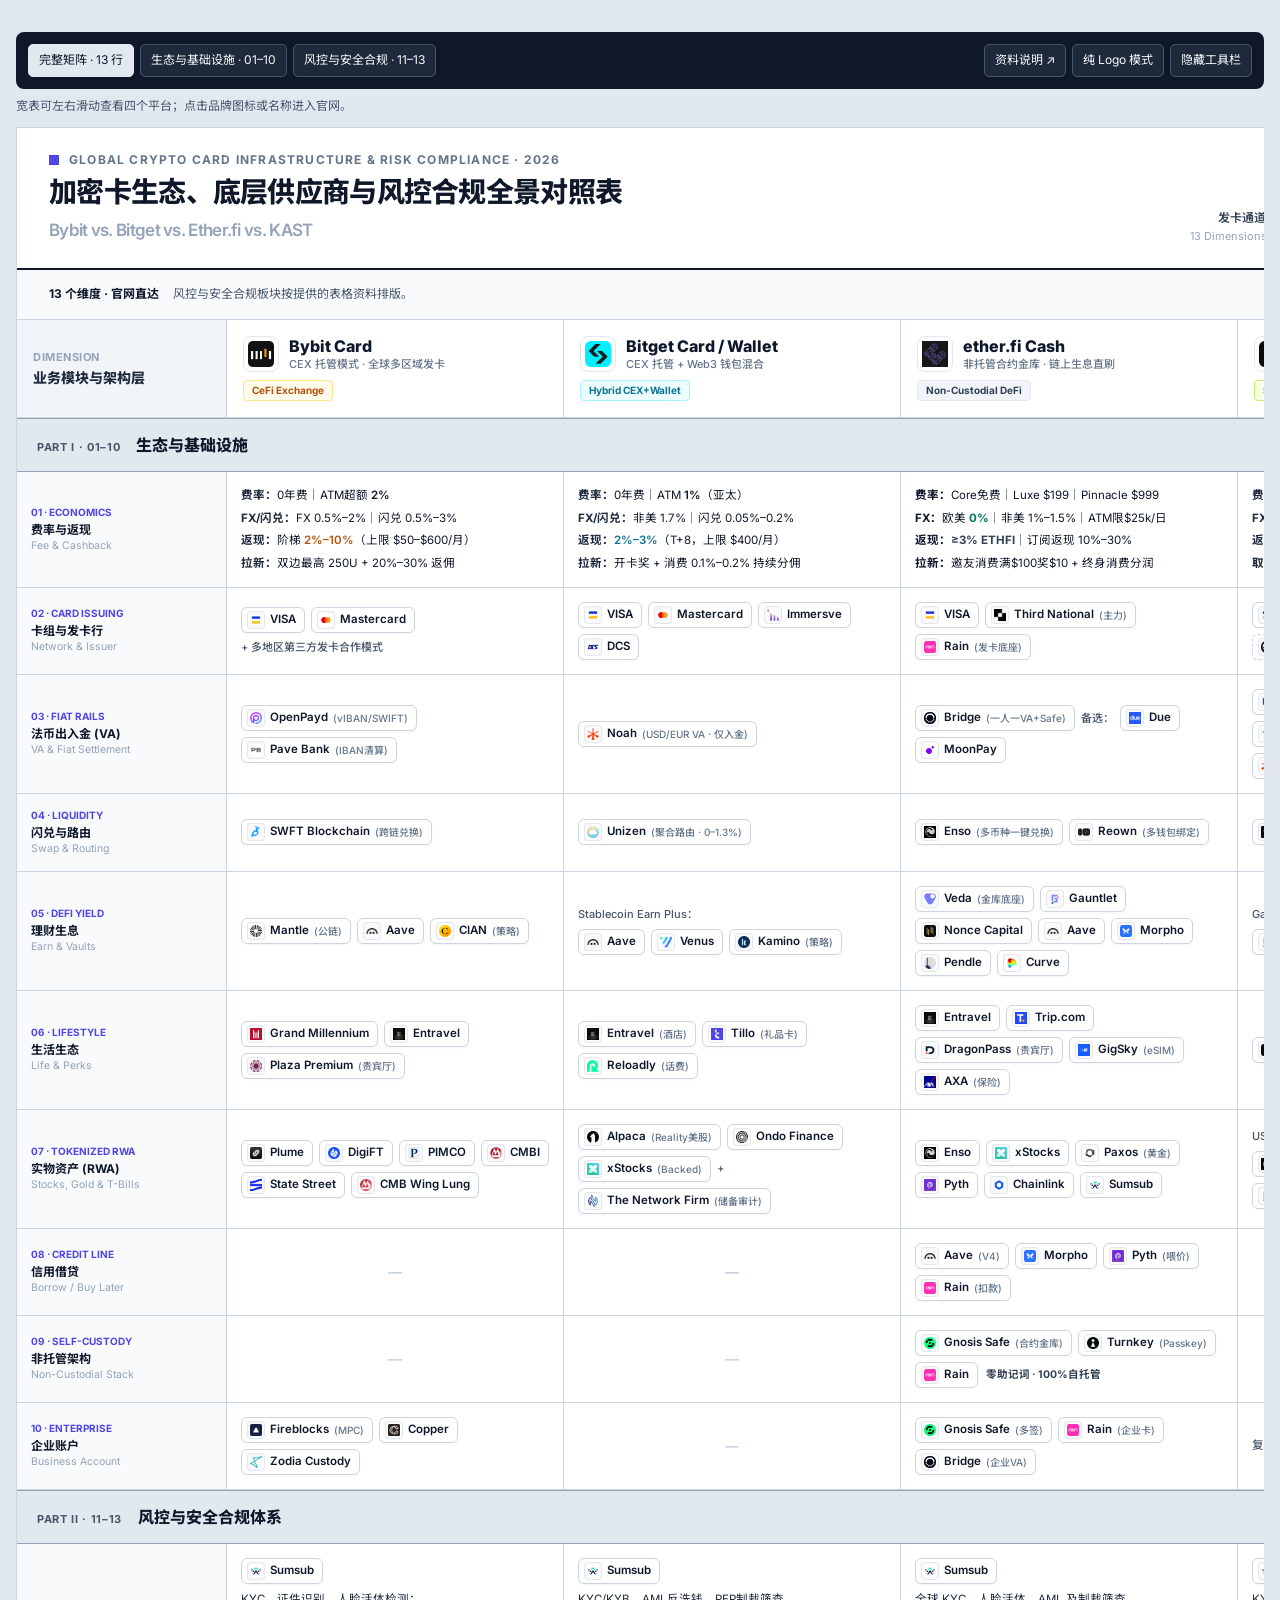
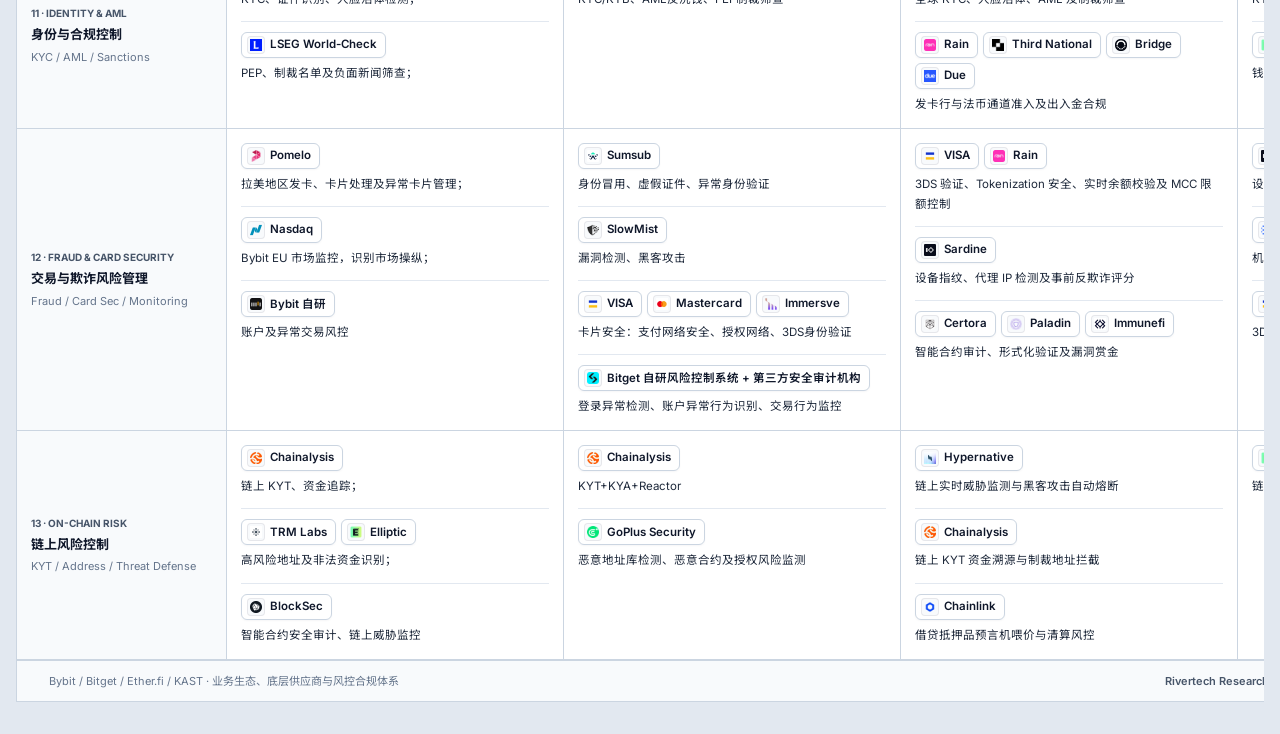
==== commit 950bb063: "Complete security matrix with supplied wording and official logo links" ====
--- a/index.html
+++ b/index.html
@@ -174,6 +174,8 @@
     .dimension-cell strong { font-size:13px; color:#0f172a; }
     .dimension-cell > span:last-child { color:#64748b; font-size:11px; }
     .row-kicker { color:#475569; font-size:10px; font-weight:700; }
+    .risk-item > .risk-vendors:empty { display:none; }
+    .inhouse-pill { white-space:normal; max-width:100%; line-height:1.4; }
     .risk-cell { min-width:0; padding:14px; background:#fff; border-bottom:1px solid #cbd5e1; border-right:1px solid #cbd5e1; }
     .risk-cell:last-child { border-right:0; }
     .risk-item + .risk-item { margin-top:12px; padding-top:10px; border-top:1px solid #e2e8f0; }
@@ -195,13 +197,12 @@
       <button type="button" data-view="risk" aria-pressed="false">风控与安全合规 · 11–13</button>
     </div>
     <div class="view-buttons">
-      <a href="./sources.html">核验说明与来源 ↗</a>
+      <a href="./sources.html">资料说明 ↗</a>
       <button id="toggle-mode-btn" type="button" onclick="toggleIconMode()" aria-pressed="false">纯 Logo 模式</button>
       <button id="hide-toolbar-btn" type="button">隐藏工具栏</button>
     </div>
   </nav>
-  <p class="reading-hint no-print">宽表可左右滑动查看四个平台；点击品牌图标进入官网，点击“依据”查看对应披露。</p>
-  <p class="mobile-scope no-print">11–13 行已按官方披露核对；01–10 行尚未逐项复核，费用与收益不作当前报价。</p>
+  <p class="reading-hint no-print">宽表可左右滑动查看四个平台；点击品牌图标或名称进入官网。</p>
   <!-- 主画布：1560px 瑞士网格海报容器 -->
   <div id="poster-scroll" role="region" aria-label="合作商矩阵，横向滚动查看全部平台" tabindex="0">
   <div id="poster-canvas" class="w-[1560px] bg-white border border-slate-300 shadow-xl overflow-hidden">
@@ -220,16 +221,12 @@
       </div>
       <div class="text-right">
         <p class="text-xs font-semibold text-slate-700">发卡通道 · 法币VA · 生息与RWA · 身份合规 · 欺诈与链上风控</p>
-        <p class="text-[11px] text-slate-400 mt-0.5">13 Dimensions · Public Disclosure Comparison · Reviewed 2026-11-24</p>
+        <p class="text-[11px] text-slate-400 mt-0.5">13 Dimensions · Ecosystem & Security Matrix · Updated 2026-11-24</p>
       </div>
     </header>
 
 
-    <aside class="verification-note" aria-label="核查范围">
-      <strong>核查口径 · 2026-11-24</strong>
-      <span>11–13 行按所列官方披露核对，并注明业务范围与证据限制。01–10 行沿用原始资料，尚未逐项复核，费用、返现与收益数字不作当前报价。</span>
-      <a href="./sources.html">查看核验说明与来源 ↗</a>
-    </aside>
+<aside class="verification-note" aria-label="资料说明"><strong>13 个维度 · 官网直达</strong><span>风控与安全合规板块按提供的表格资料排版。</span></aside>
 
     <!-- 5列、13个维度：生态基础设施与独立风控板块 -->
     <div class="grid matrix-grid">
@@ -297,7 +294,7 @@
       </div>
 
 
-<div class="section-banner" data-group="infra"><div><span>PART I · 01–10</span><h2>生态与基础设施</h2></div><p>原始资料 · 未逐项核验｜产品与地区条款需另行确认</p></div>
+<div class="section-banner" data-group="infra"><div><span>PART I · 01–10</span><h2>生态与基础设施</h2></div><p>10 个业务与架构维度 · 4 个平台横向对照</p></div>
 <div class="matrix-row" data-group="infra" data-row="1" id="row-1">
       <!-- ==================== ROW 01: 费率与返现 ==================== -->
       <div class="p-3.5 bg-slate-50 border-b border-r swiss-grid-border flex flex-col justify-center">
@@ -374,7 +371,7 @@
           <span class="vendor-icon bg-blue-900 text-white">V</span>VISA
         </span>
         <span class="vendor-pill">
-          <span class="vendor-icon bg-slate-800 text-white">3N</span>Third National <span class="text-[10px] text-slate-400 font-normal">(角色待核)</span>
+          <span class="vendor-icon bg-slate-800 text-white">3N</span>Third National <span class="text-[10px] text-slate-400 font-normal">(主力)</span>
         </span>
         <span class="vendor-pill">
           <span class="vendor-icon bg-sky-500 text-white">R</span>Rain <span class="text-[10px] text-slate-400 font-normal">(发卡底座)</span>
@@ -683,7 +680,7 @@
           <span class="vendor-icon bg-blue-600 text-white">CL</span>Chainlink
         </span>
         <span class="vendor-pill">
-          <span class="vendor-icon bg-sky-600 text-white">SS</span>Sumsub <span class="text-[10px] text-slate-400 font-normal">(合作待核)</span>
+          <span class="vendor-icon bg-sky-600 text-white">SS</span>Sumsub
         </span>
       </div>
       <!-- KAST -->
@@ -716,7 +713,7 @@
       <!-- Ether.fi -->
       <div class="p-3.5 border-b border-r swiss-grid-border flex flex-wrap items-center gap-1.5 content-center">
         <span class="vendor-pill">
-          <span class="vendor-icon bg-purple-600 text-white">AA</span>Aave <span class="text-[10px] text-slate-400 font-normal">(版本待核)</span>
+          <span class="vendor-icon bg-purple-600 text-white">AA</span>Aave <span class="text-[10px] text-slate-400 font-normal">(V4)</span>
         </span>
         <span class="vendor-pill">
           <span class="vendor-icon bg-blue-600 text-white">MP</span>Morpho
@@ -755,7 +752,7 @@
         <span class="vendor-pill">
           <span class="vendor-icon bg-sky-500 text-white">R</span>Rain
         </span>
-        <span class="text-[10.5px] font-bold text-slate-700 ml-0.5">官方称非托管金库；Cash 授权与模块风险另计</span>
+        <span class="text-[10.5px] font-bold text-slate-700 ml-0.5">零助记词 · 100%自托管</span>
       </div>
       <!-- KAST -->
       <div class="p-3.5 border-b swiss-grid-border flex items-center justify-center text-slate-300 font-bold text-sm">—</div>
@@ -800,34 +797,34 @@
         <span class="text-[11.5px] font-medium text-slate-600">复用个人架构（开设企业独立子账户隔离）</span>
       </div>
 </div>
-<div class="section-banner" data-group="risk"><div><span>PART II · 11–13</span><h2>风控与安全合规体系</h2></div><p>公开披露核查｜区分交易所、钱包、地区实体与具体卡项目</p></div>
+<div class="section-banner" data-group="risk"><div><span>PART II · 11–13</span><h2>风控与安全合规体系</h2></div><p>身份与合规控制 · 交易与欺诈风险管理 · 链上风险控制</p></div>
 <div class="matrix-row" data-group="risk" data-row="11" id="row-11">
-<div class="dimension-cell"><span class="row-kicker">11 · IDENTITY &amp; AML</span><strong>身份与合规风控</strong><span>KYC / AML / Sanctions</span></div>
-<div class="risk-cell" data-platform="bybit"><div class="risk-item"><div class="risk-vendors"><span class="vendor-pill"><span class="vendor-icon">SS</span>Sumsub</span></div><p class="risk-text">证件、活体及地址核验（平台披露） <a class="evidence-link" href="./sources.html#BB-S01" target="_blank" rel="noopener noreferrer">依据 BB-S01 ↗</a> <a class="evidence-link" href="./sources.html#BB-S02" target="_blank" rel="noopener noreferrer">依据 BB-S02 ↗</a></p><p class="scope-note">平台层披露，非所有地区卡片逐项确认。</p></div><div class="risk-item"><div class="risk-vendors"><span class="vendor-pill"><span class="vendor-icon">WC</span>LSEG World-Check</span></div><p class="risk-text">制裁 / PEP / 负面新闻筛查 <a class="evidence-link" href="./sources.html#BB-S01" target="_blank" rel="noopener noreferrer">依据 BB-S01 ↗</a></p><p class="scope-note">具体主体为 Bybit Technology Limited 的隐私政策披露。</p></div></div>
-<div class="risk-cell" data-platform="bitget"><div class="risk-item"><div class="risk-vendors"><span class="vendor-pill"><span class="vendor-icon">SS</span>Sumsub</span></div><p class="risk-text">身份与活体核验 · 无证件验证 · 深伪识别 <a class="evidence-link" href="./sources.html#BB-S06" target="_blank" rel="noopener noreferrer">依据 BB-S06 ↗</a></p><p class="scope-note">不扩写为已核实 KYB、AML 或 PEP/制裁模块。</p></div></div>
-<div class="risk-cell" data-platform="etherfi"><div class="risk-item"><p class="risk-text">KYC / AML 准入检查；具体供应商本轮未核实 <a class="evidence-link" href="./sources.html#EF-PRIV" target="_blank" rel="noopener noreferrer">依据 EF-PRIV ↗</a></p><p class="scope-note">不把发卡行或法币通道名单等同于身份/AML服务商。</p></div></div>
-<div class="risk-cell" data-platform="kast"><div class="risk-item"><div class="risk-vendors"><span class="vendor-pill"><span class="vendor-icon">SS</span>Sumsub</span></div><p class="risk-text">身份验证与筛查合作伙伴；KAST 披露所有用户须完成身份验证 <a class="evidence-link" href="./sources.html#KAST-ABOUT" target="_blank" rel="noopener noreferrer">依据 KAST-ABOUT ↗</a> <a class="evidence-link" href="./sources.html#KAST-X" target="_blank" rel="noopener noreferrer">依据 KAST-X ↗</a></p><p class="scope-note">伙伴关系已披露，具体证件/人脸/活体模块及区域部署未逐项披露。</p></div></div>
+<div class="dimension-cell"><span class="row-kicker">11 · IDENTITY &amp; AML</span><strong>身份与合规控制</strong><span>KYC / AML / Sanctions</span></div>
+<div class="risk-cell" data-platform="bybit"><div class="risk-item"><div class="risk-vendors"><span class="vendor-pill" data-vendor-key="sumsub"><span class="vendor-icon">SS</span>Sumsub</span></div><p class="risk-text">KYC、证件识别、人脸活体检测；</p></div><div class="risk-item"><div class="risk-vendors"><span class="vendor-pill" data-vendor-key="worldcheck"><span class="vendor-icon">WC</span>LSEG World-Check</span></div><p class="risk-text">PEP、制裁名单及负面新闻筛查；</p></div></div>
+<div class="risk-cell" data-platform="bitget"><div class="risk-item"><div class="risk-vendors"><span class="vendor-pill" data-vendor-key="sumsub"><span class="vendor-icon">SS</span>Sumsub</span></div><p class="risk-text">KYC/KYB、AML反洗钱、PEP制裁筛查</p></div></div>
+<div class="risk-cell" data-platform="etherfi"><div class="risk-item"><div class="risk-vendors"><span class="vendor-pill" data-vendor-key="sumsub"><span class="vendor-icon">SS</span>Sumsub</span></div><p class="risk-text">全球 KYC、人脸活体、AML 及制裁筛查</p></div><div class="risk-item"><div class="risk-vendors"><span class="vendor-pill" data-vendor-key="rain"><span class="vendor-icon">R</span>Rain</span><span class="vendor-pill" data-vendor-key="thirdnational"><span class="vendor-icon">3N</span>Third National</span><span class="vendor-pill" data-vendor-key="bridge"><span class="vendor-icon">B</span>Bridge</span><span class="vendor-pill" data-vendor-key="due"><span class="vendor-icon">DU</span>Due</span></div><p class="risk-text">发卡行与法币通道准入及出入金合规</p></div></div>
+<div class="risk-cell" data-platform="kast"><div class="risk-item"><div class="risk-vendors"><span class="vendor-pill" data-vendor-key="sumsub"><span class="vendor-icon">SS</span>Sumsub</span></div><p class="risk-text">KYC、证件识别、人脸识别、AML 筛查</p></div><div class="risk-item"><div class="risk-vendors"><span class="vendor-pill" data-vendor-key="elliptic"><span class="vendor-icon">EL</span>Elliptic</span></div><p class="risk-text">钱包筛查、制裁名单筛查、资金来源追踪及链上 AML 监控</p></div></div>
 </div>
 <div class="matrix-row" data-group="risk" data-row="12" id="row-12">
-<div class="dimension-cell"><span class="row-kicker">12 · FRAUD &amp; CARD SECURITY</span><strong>交易与欺诈风险管理</strong><span>Fraud / Limits / Monitoring</span></div>
-<div class="risk-cell" data-platform="bybit"><div class="risk-item"><div class="risk-vendors"><span class="vendor-pill"><span class="vendor-icon">PO</span>Pomelo</span></div><p class="risk-text">巴西卡：额度/限额控制 · 异常用卡暂停与争议处理 <a class="evidence-link" href="./sources.html#BB-S04" target="_blank" rel="noopener noreferrer">依据 BB-S04 ↗</a></p><p class="scope-note">限所引 Pomelo 巴西发卡条款。</p></div><div class="risk-item"><div class="risk-vendors"><span class="vendor-pill"><span class="vendor-icon">NQ</span>Nasdaq</span></div><p class="risk-text">Bybit EU：市场滥用监控（非卡片反欺诈） <a class="evidence-link" href="./sources.html#BB-S03" target="_blank" rel="noopener noreferrer">依据 BB-S03 ↗</a></p><p class="scope-note">仅欧洲实体/市场监控范围，不属于全球卡交易风控。</p></div></div>
-<div class="risk-cell" data-platform="bitget"><div class="risk-item"><div class="risk-vendors"><span class="vendor-pill"><span class="vendor-icon">SS</span>Sumsub</span></div><p class="risk-text">伪造证件 / 深伪身份欺诈检测 <a class="evidence-link" href="./sources.html#BB-S06" target="_blank" rel="noopener noreferrer">依据 BB-S06 ↗</a></p><p class="scope-note">属于身份环节，非交易授权防盗刷。</p></div><div class="risk-item"><div class="risk-vendors"><span class="vendor-pill"><span class="vendor-icon">SM</span>SlowMist</span></div><p class="risk-text">2026-09 安全事件独立调查 <a class="evidence-link" href="./sources.html#BB-S08" target="_blank" rel="noopener noreferrer">依据 BB-S08 ↗</a></p><p class="scope-note">事件调查合作，不把它称为长期防黑客引擎。</p></div></div>
-<div class="risk-cell" data-platform="etherfi"><div class="risk-item"><p class="risk-text">用户可配置日/月消费限额；Vault 模块与角色权限控制 <a class="evidence-link" href="./sources.html#EF-TECH" target="_blank" rel="noopener noreferrer">依据 EF-TECH ↗</a></p><p class="scope-note">已核实限额及模块控制；未据卡组织品牌推断3DS、Tokenization或MCC规则。</p></div></div>
-<div class="risk-cell" data-platform="kast"><div class="risk-item"><div class="risk-vendors"><span class="vendor-pill"><span class="vendor-icon">SA</span>Sardine</span></div><p class="risk-text">反欺诈/实时活动监测合作伙伴（结合 KAST 自研技术） <a class="evidence-link" href="./sources.html#KAST-ABOUT" target="_blank" rel="noopener noreferrer">依据 KAST-ABOUT ↗</a> <a class="evidence-link" href="./sources.html#KAST-X" target="_blank" rel="noopener noreferrer">依据 KAST-X ↗</a></p><p class="scope-note">具体设备指纹、行为分析模块及拦截效果未单独证实。</p></div></div>
+<div class="dimension-cell"><span class="row-kicker">12 · FRAUD &amp; CARD SECURITY</span><strong>交易与欺诈风险管理</strong><span>Fraud / Card Sec / Monitoring</span></div>
+<div class="risk-cell" data-platform="bybit"><div class="risk-item"><div class="risk-vendors"><span class="vendor-pill" data-vendor-key="pomelo"><span class="vendor-icon">PO</span>Pomelo</span></div><p class="risk-text">拉美地区发卡、卡片处理及异常卡片管理；</p></div><div class="risk-item"><div class="risk-vendors"><span class="vendor-pill" data-vendor-key="nasdaq"><span class="vendor-icon">NQ</span>Nasdaq</span></div><p class="risk-text">Bybit EU 市场监控，识别市场操纵；</p></div><div class="risk-item"><div class="risk-vendors"><span class="vendor-pill inhouse-pill" data-vendor-key="bybit"><span class="vendor-icon">BY</span>Bybit 自研</span></div><p class="risk-text">账户及异常交易风控</p></div></div>
+<div class="risk-cell" data-platform="bitget"><div class="risk-item"><div class="risk-vendors"><span class="vendor-pill" data-vendor-key="sumsub"><span class="vendor-icon">SS</span>Sumsub</span></div><p class="risk-text">身份冒用、虚假证件、异常身份验证</p></div><div class="risk-item"><div class="risk-vendors"><span class="vendor-pill" data-vendor-key="slowmist"><span class="vendor-icon">SM</span>SlowMist</span></div><p class="risk-text">漏洞检测、黑客攻击</p></div><div class="risk-item"><div class="risk-vendors"><span class="vendor-pill" data-vendor-key="visa"><span class="vendor-icon">V</span>VISA</span><span class="vendor-pill" data-vendor-key="mastercard"><span class="vendor-icon">MC</span>Mastercard</span><span class="vendor-pill" data-vendor-key="immersve"><span class="vendor-icon">IM</span>Immersve</span></div><p class="risk-text">卡片安全：支付网络安全、授权网络、3DS身份验证</p></div><div class="risk-item"><div class="risk-vendors"><span class="vendor-pill inhouse-pill" data-vendor-key="bitget"><span class="vendor-icon">BG</span>Bitget 自研风险控制系统 + 第三方安全审计机构</span></div><p class="risk-text">登录异常检测、账户异常行为识别、交易行为监控</p></div></div>
+<div class="risk-cell" data-platform="etherfi"><div class="risk-item"><div class="risk-vendors"><span class="vendor-pill" data-vendor-key="visa"><span class="vendor-icon">V</span>VISA</span><span class="vendor-pill" data-vendor-key="rain"><span class="vendor-icon">R</span>Rain</span></div><p class="risk-text">3DS 验证、Tokenization 安全、实时余额校验及 MCC 限额控制</p></div><div class="risk-item"><div class="risk-vendors"><span class="vendor-pill" data-vendor-key="sardine"><span class="vendor-icon">SA</span>Sardine</span></div><p class="risk-text">设备指纹、代理 IP 检测及事前反欺诈评分</p></div><div class="risk-item"><div class="risk-vendors"><span class="vendor-pill" data-vendor-key="certora"><span class="vendor-icon">CE</span>Certora</span><span class="vendor-pill" data-vendor-key="paladin"><span class="vendor-icon">PA</span>Paladin</span><span class="vendor-pill" data-vendor-key="immunefi"><span class="vendor-icon">IM</span>Immunefi</span></div><p class="risk-text">智能合约审计、形式化验证及漏洞赏金</p></div></div>
+<div class="risk-cell" data-platform="kast"><div class="risk-item"><div class="risk-vendors"><span class="vendor-pill" data-vendor-key="sardine"><span class="vendor-icon">SA</span>Sardine</span></div><p class="risk-text">设备指纹、行为分析、账户盗用识别</p></div><div class="risk-item"><div class="risk-vendors"><span class="vendor-pill" data-vendor-key="sift"><span class="vendor-icon">SF</span>Sift</span></div><p class="risk-text">机器学习反欺诈、支付欺诈、账户保护</p></div><div class="risk-item"><div class="risk-vendors"><span class="vendor-pill" data-vendor-key="visa"><span class="vendor-icon">V</span>VISA</span></div><p class="risk-text">3DS、Tokenization、交易风险识别</p></div></div>
 </div>
 <div class="matrix-row" data-group="risk" data-row="13" id="row-13">
-<div class="dimension-cell"><span class="row-kicker">13 · ON-CHAIN RISK</span><strong>链上资产安全风控</strong><span>Monitoring / Audit / Oracle</span></div>
-<div class="risk-cell" data-platform="bybit"><div class="risk-item"><div class="risk-vendors"><span class="vendor-pill"><span class="vendor-icon">CA</span>Chainalysis</span><span class="vendor-pill"><span class="vendor-icon">TRM</span>TRM Labs</span><span class="vendor-pill"><span class="vendor-icon">EL</span>Elliptic</span></div><p class="risk-text">链上交易监控（隐私政策披露） <a class="evidence-link" href="./sources.html#BB-S01" target="_blank" rel="noopener noreferrer">依据 BB-S01 ↗</a></p><p class="scope-note">无法据此保证每笔交易或每类地址均被筛查/拦截。</p></div><div class="risk-item"><div class="risk-vendors"><span class="vendor-pill"><span class="vendor-icon">BS</span>BlockSec</span></div><p class="risk-text">合约审计 · Phalcon 链上/合约监测 <a class="evidence-link" href="./sources.html#BB-S05" target="_blank" rel="noopener noreferrer">依据 BB-S05 ↗</a></p><p class="scope-note">审计和监测不保证绝对安全。</p></div></div>
-<div class="risk-cell" data-platform="bitget"><div class="risk-item"><div class="risk-vendors"><span class="vendor-pill"><span class="vendor-icon">CA</span>Chainalysis</span></div><p class="risk-text">实时交易监控 · 地址预筛查 · 可疑资金调查 <a class="evidence-link" href="./sources.html#BB-S07" target="_blank" rel="noopener noreferrer">依据 BB-S07 ↗</a></p><p class="scope-note">交易所层客户案例；不能据此认定所有卡片或钱包使用相同方案。</p></div></div>
-<div class="risk-cell" data-platform="etherfi"><div class="risk-item"><div class="risk-vendors"><span class="vendor-pill"><span class="vendor-icon">CE</span>Certora</span><span class="vendor-pill"><span class="vendor-icon">PA</span>Paladin</span><span class="vendor-pill"><span class="vendor-icon">IM</span>Immunefi</span></div><p class="risk-text">Cash 合约审计 · 公开漏洞赏金 <a class="evidence-link" href="./sources.html#EF-AUDIT" target="_blank" rel="noopener noreferrer">依据 EF-AUDIT ↗</a> <a class="evidence-link" href="./sources.html#IMM-EF" target="_blank" rel="noopener noreferrer">依据 IMM-EF ↗</a></p><p class="scope-note">审计按具体合约及版本适用；不代表实时防御或无漏洞保证。</p></div><div class="risk-item"><div class="risk-vendors"><span class="vendor-pill"><span class="vendor-icon">HN</span>Hypernative</span></div><p class="risk-text">核心合约及 weETH 桥实时监测；预设规则可自动触发链上暂停 <a class="evidence-link" href="./sources.html#EF-ACT" target="_blank" rel="noopener noreferrer">依据 EF-ACT ↗</a> <a class="evidence-link" href="./sources.html#EF-SEC" target="_blank" rel="noopener noreferrer">依据 EF-SEC ↗</a></p><p class="scope-note">暂停对象、角色及期限有限；不保证捕获每次攻击，不外推到全部 Cash 支付或第三方资产。</p></div><div class="risk-item"><div class="risk-vendors"><span class="vendor-pill"><span class="vendor-icon">CL</span>Chainlink</span></div><p class="risk-text">Borrow 主要抵押资产价格源；参与估值、健康度与清算判断 <a class="evidence-link" href="./sources.html#EF-PRICE" target="_blank" rel="noopener noreferrer">依据 EF-PRICE ↗</a></p><p class="scope-note">用于价格输入；部分抵押资产使用组合价格，不是AML或反欺诈引擎。</p></div></div>
-<div class="risk-cell" data-platform="kast"><div class="risk-item"><div class="risk-vendors"><span class="vendor-pill"><span class="vendor-icon">EL</span>Elliptic</span></div><p class="risk-text">链上风险筛查与资金监测伙伴；KAST 披露结合自研系统进行实时监测 <a class="evidence-link" href="./sources.html#KAST-ABOUT" target="_blank" rel="noopener noreferrer">依据 KAST-ABOUT ↗</a> <a class="evidence-link" href="./sources.html#KAST-X" target="_blank" rel="noopener noreferrer">依据 KAST-X ↗</a></p><p class="scope-note">具体产品、阈值与全链覆盖未披露；不保证拦截所有非法资金。</p></div></div>
+<div class="dimension-cell"><span class="row-kicker">13 · ON-CHAIN RISK</span><strong>链上风险控制</strong><span>KYT / Address / Threat Defense</span></div>
+<div class="risk-cell" data-platform="bybit"><div class="risk-item"><div class="risk-vendors"><span class="vendor-pill" data-vendor-key="chainalysis"><span class="vendor-icon">CA</span>Chainalysis</span></div><p class="risk-text">链上 KYT、资金追踪；</p></div><div class="risk-item"><div class="risk-vendors"><span class="vendor-pill" data-vendor-key="trmlabs"><span class="vendor-icon">TRM</span>TRM Labs</span><span class="vendor-pill" data-vendor-key="elliptic"><span class="vendor-icon">EL</span>Elliptic</span></div><p class="risk-text">高风险地址及非法资金识别；</p></div><div class="risk-item"><div class="risk-vendors"><span class="vendor-pill" data-vendor-key="blocksec"><span class="vendor-icon">BS</span>BlockSec</span></div><p class="risk-text">智能合约安全审计、链上威胁监控</p></div></div>
+<div class="risk-cell" data-platform="bitget"><div class="risk-item"><div class="risk-vendors"><span class="vendor-pill" data-vendor-key="chainalysis"><span class="vendor-icon">CA</span>Chainalysis</span></div><p class="risk-text">KYT+KYA+Reactor</p></div><div class="risk-item"><div class="risk-vendors"><span class="vendor-pill" data-vendor-key="goplus"><span class="vendor-icon">GP</span>GoPlus Security</span></div><p class="risk-text">恶意地址库检测、恶意合约及授权风险监测</p></div></div>
+<div class="risk-cell" data-platform="etherfi"><div class="risk-item"><div class="risk-vendors"><span class="vendor-pill" data-vendor-key="hypernative"><span class="vendor-icon">HN</span>Hypernative</span></div><p class="risk-text">链上实时威胁监测与黑客攻击自动熔断</p></div><div class="risk-item"><div class="risk-vendors"><span class="vendor-pill" data-vendor-key="chainalysis"><span class="vendor-icon">CA</span>Chainalysis</span></div><p class="risk-text">链上 KYT 资金溯源与制裁地址拦截</p></div><div class="risk-item"><div class="risk-vendors"><span class="vendor-pill" data-vendor-key="chainlink"><span class="vendor-icon">CL</span>Chainlink</span></div><p class="risk-text">借贷抵押品预言机喂价与清算风控</p></div></div>
+<div class="risk-cell" data-platform="kast"><div class="risk-item"><div class="risk-vendors"><span class="vendor-pill" data-vendor-key="elliptic"><span class="vendor-icon">EL</span>Elliptic</span></div><p class="risk-text">链上交易监控、钱包风险评级、非法资金识别及风险拦截</p></div></div>
 </div>
 
     </div>
 
     <!-- 底部页脚注释栏 -->
     <footer class="px-8 py-3 bg-slate-50 border-t border-slate-300 flex items-center justify-between text-[11px] text-slate-500">
-      <div>核查按产品、地区与主体区分；风控服务、审计及自动响应均不能保证资金无损。官网与 Logo 仅作访问入口。</div>
+      <div>Bybit / Bitget / Ether.fi / KAST · 业务生态、底层供应商与风控合规体系</div>
       <div class="font-semibold text-slate-600">Rivertech Research · Cross-Border Payment & Web3 Card Architecture</div>
     </footer>
 
@@ -835,7 +832,7 @@
   </div>
 
   <script src="./matrix-controls.js" defer></script>
-  <script src="./logo-assets.js?v=20261124-2" defer></script>
-  <script src="./vendor-links.js?v=20261124-2" defer></script>
+  <script src="./logo-assets.js?v=20261124-4" defer></script>
+  <script src="./vendor-links.js?v=20261124-4" defer></script>
 </body>
 </html>
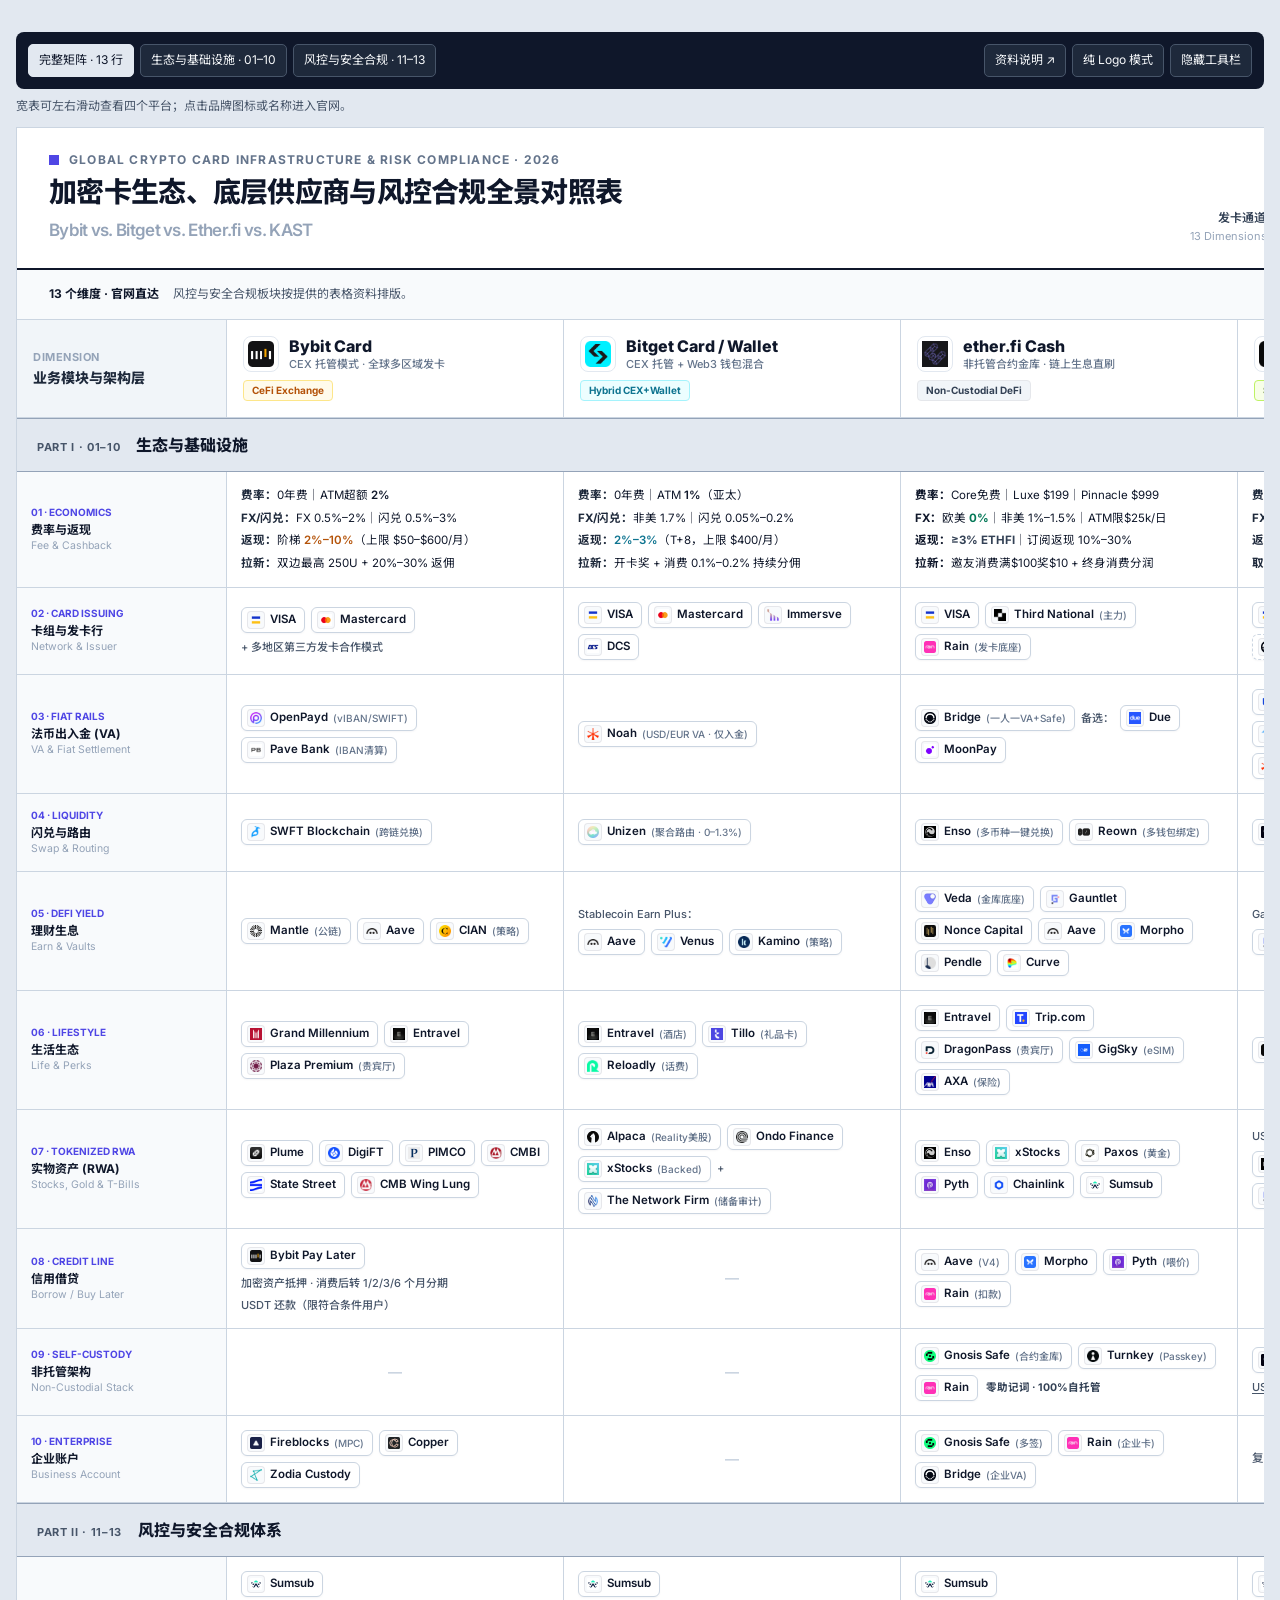
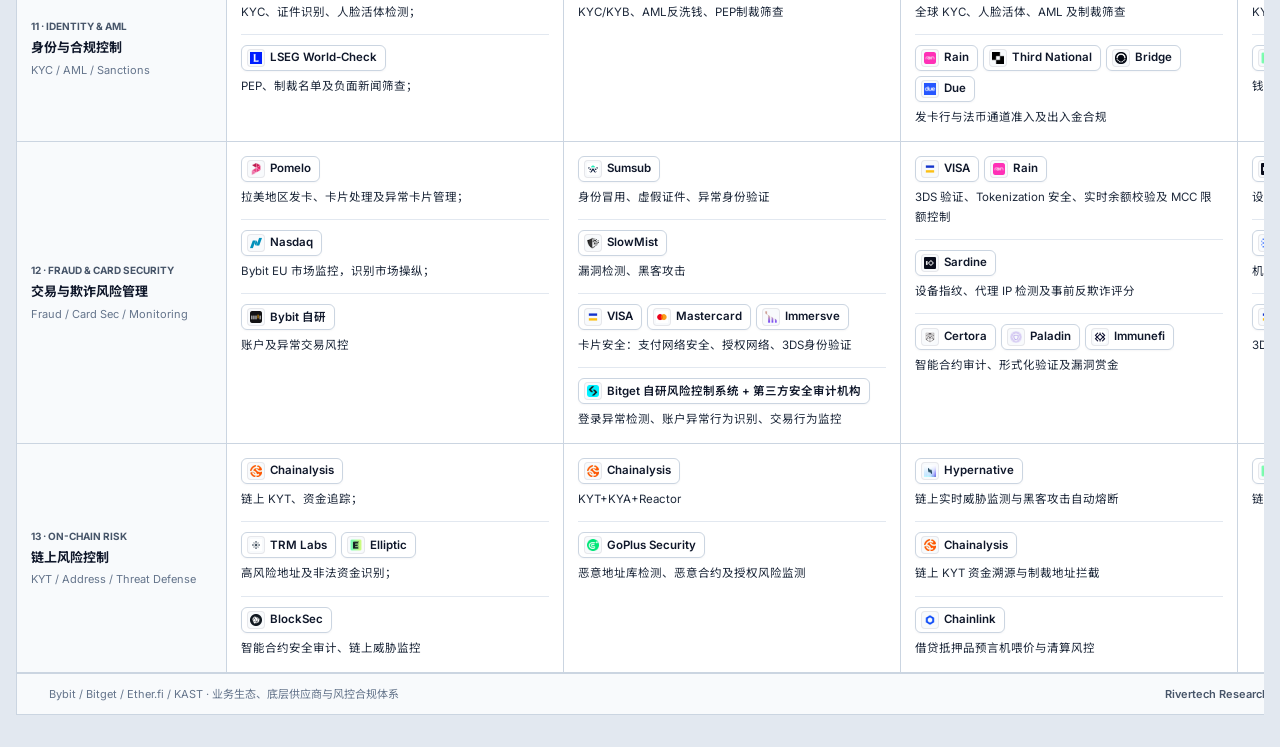
==== commit cf886e95: "Add verified concise borrow and self-custody details" ====
--- a/index.html
+++ b/index.html
@@ -707,7 +707,11 @@
         <span class="text-[10.5px] text-slate-400">Borrow / Buy Later</span>
       </div>
       <!-- Bybit -->
-      <div class="p-3.5 border-b border-r swiss-grid-border flex items-center justify-center text-slate-300 font-bold text-sm">—</div>
+      <div class="p-3.5 border-b border-r swiss-grid-border flex flex-wrap items-center gap-1.5 content-center" data-platform="bybit" data-supplement="borrow">
+        <span class="vendor-pill" data-vendor-key="bybit" data-official-url="https://www.bybit.com/en/help-center/article/FAQ-Pay-Later-on-Bybit-Card"><span class="vendor-icon">BY</span>Bybit Pay Later</span>
+        <span class="micro-tag w-full">加密资产抵押 · 消费后转 1/2/3/6 个月分期</span>
+        <span class="micro-tag w-full">USDT 还款（限符合条件用户）</span>
+      </div>
       <!-- Bitget -->
       <div class="p-3.5 border-b border-r swiss-grid-border flex items-center justify-center text-slate-300 font-bold text-sm">—</div>
       <!-- Ether.fi -->
@@ -755,7 +759,11 @@
         <span class="text-[10.5px] font-bold text-slate-700 ml-0.5">零助记词 · 100%自托管</span>
       </div>
       <!-- KAST -->
-      <div class="p-3.5 border-b swiss-grid-border flex items-center justify-center text-slate-300 font-bold text-sm">—</div>
+      <div class="p-3.5 border-b swiss-grid-border flex flex-wrap items-center gap-1.5 content-center" data-platform="kast" data-supplement="non-custodial">
+        <span class="vendor-pill" data-vendor-key="privy" data-official-url="https://www.privy.io/blog/bringing-tokenized-stocks-to-everyday-finance-with-kast"><span class="vendor-icon">PV</span>Privy <span class="text-[10px] text-slate-400 font-normal">(自持钱包)</span></span>
+        <span class="vendor-pill" data-vendor-key="gauntlet"><span class="vendor-icon">GL</span>Gauntlet <span class="text-[10px] text-slate-400 font-normal">(Base 金库)</span></span>
+        <a class="micro-tag w-full" href="https://www.kast.xyz/en/earn" target="_blank" rel="noopener noreferrer" title="查看 KAST Earn 官方说明" style="text-decoration:underline;text-underline-offset:2px">USD Prime / USDKY（Solana）</a>
+      </div>
 
 
 </div>
@@ -833,6 +841,6 @@
 
   <script src="./matrix-controls.js" defer></script>
   <script src="./logo-assets.js?v=20261124-4" defer></script>
-  <script src="./vendor-links.js?v=20261124-4" defer></script>
+  <script src="./vendor-links.js?v=20261124-6" defer></script>
 </body>
 </html>
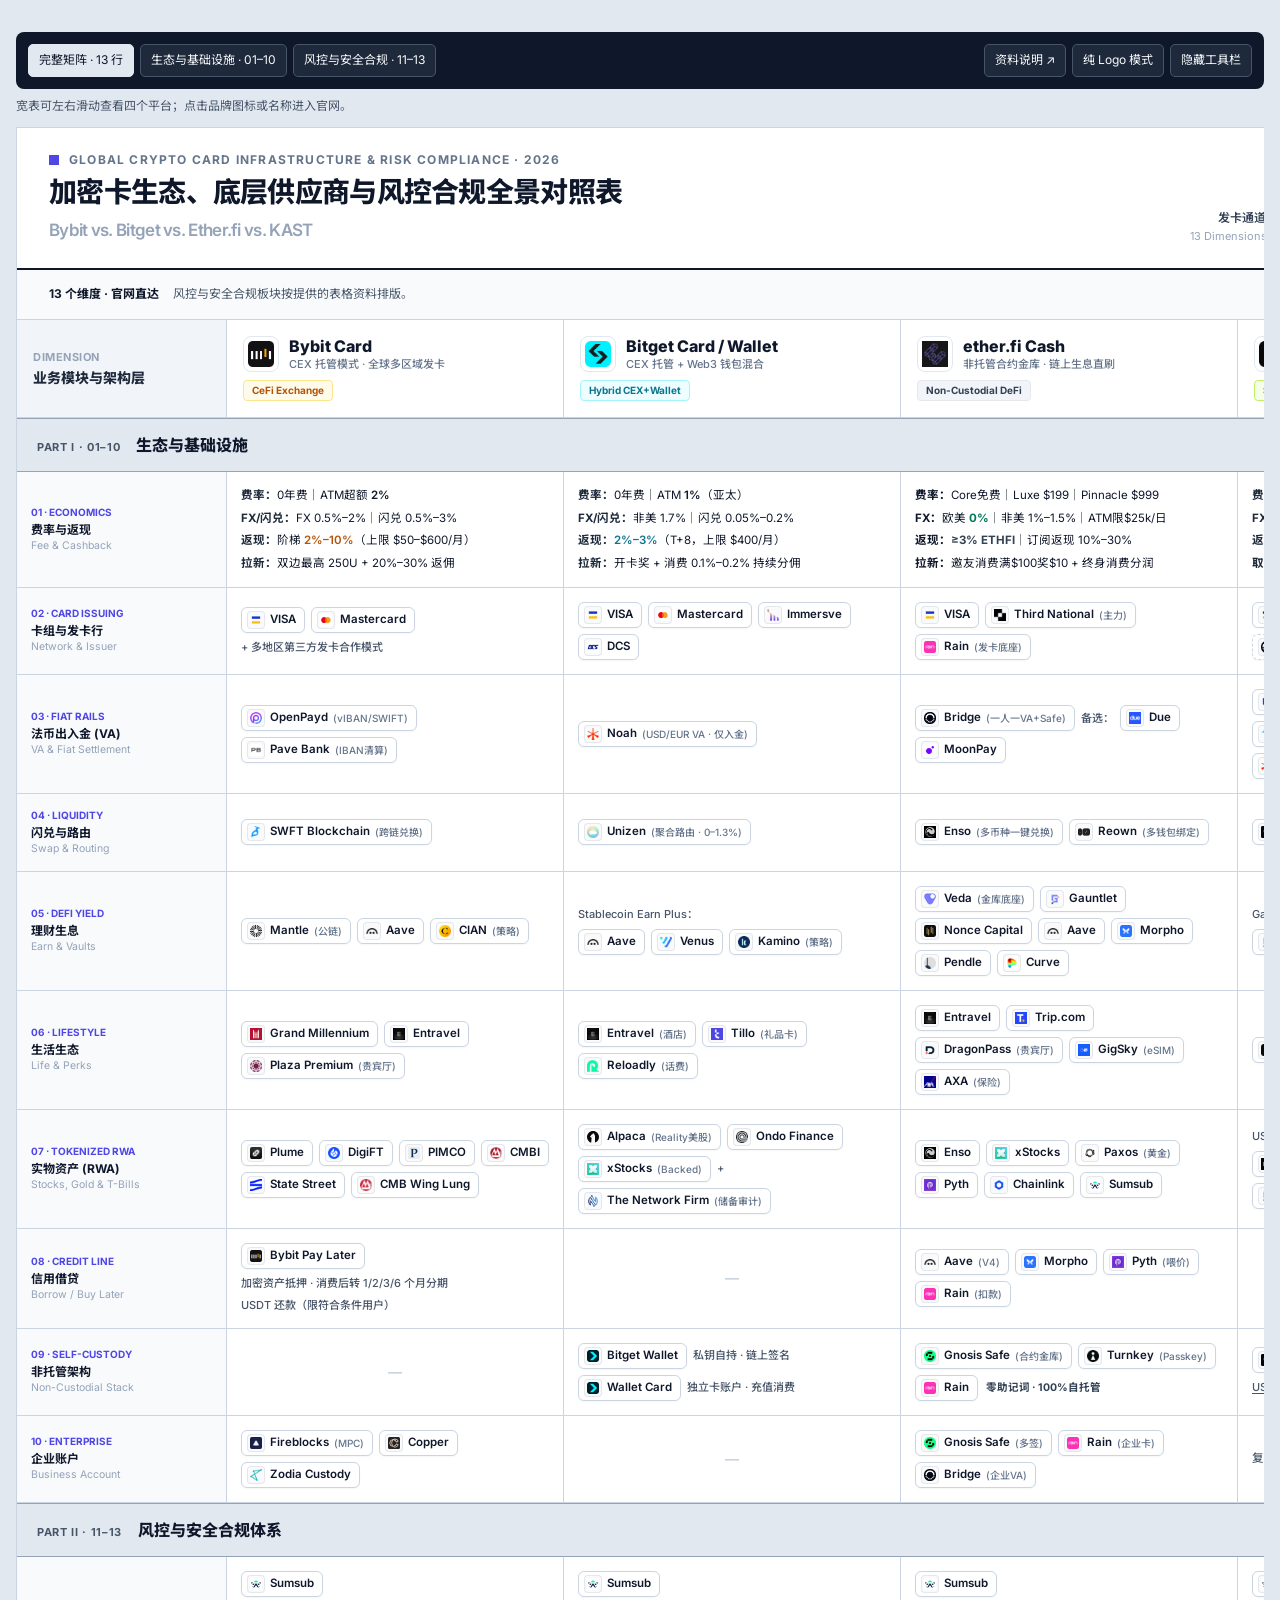
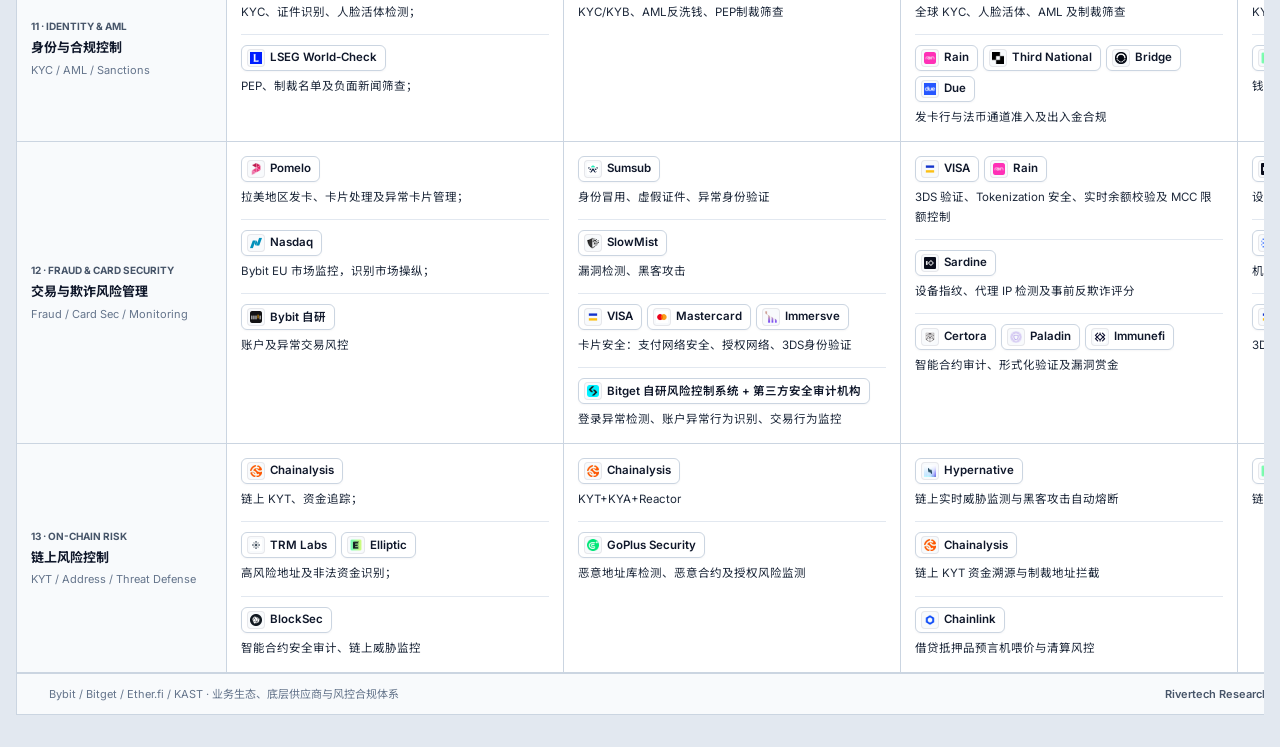
==== commit e546c9a6: "Add Bitget Wallet self-custody cell with official logo links" ====
--- a/index.html
+++ b/index.html
@@ -221,7 +221,7 @@
       </div>
       <div class="text-right">
         <p class="text-xs font-semibold text-slate-700">发卡通道 · 法币VA · 生息与RWA · 身份合规 · 欺诈与链上风控</p>
-        <p class="text-[11px] text-slate-400 mt-0.5">13 Dimensions · Ecosystem & Security Matrix · Updated 2026-11-24</p>
+        <p class="text-[11px] text-slate-400 mt-0.5">13 Dimensions · Ecosystem & Security Matrix · Updated 2026-11-25</p>
       </div>
     </header>
 
@@ -744,7 +744,10 @@
       <!-- Bybit -->
       <div class="p-3.5 border-b border-r swiss-grid-border flex items-center justify-center text-slate-300 font-bold text-sm">—</div>
       <!-- Bitget -->
-      <div class="p-3.5 border-b border-r swiss-grid-border flex items-center justify-center text-slate-300 font-bold text-sm">—</div>
+      <div class="p-3.5 border-b border-r swiss-grid-border flex flex-wrap items-center gap-1.5 content-center" data-platform="bitget" data-supplement="self-custody-wallet">
+        <div class="flex items-center gap-1.5 w-full"><span class="vendor-pill" data-vendor-key="bitgetwallet"><span class="vendor-icon">BW</span>Bitget Wallet</span><span class="micro-tag">私钥自持 · 链上签名</span></div>
+        <div class="flex items-center gap-1.5 w-full"><span class="vendor-pill" data-vendor-key="bitgetwalletcard"><span class="vendor-icon">BW</span>Wallet Card</span><span class="micro-tag">独立卡账户 · 充值消费</span></div>
+      </div>
       <!-- Ether.fi -->
       <div class="p-3.5 border-b border-r swiss-grid-border flex flex-wrap items-center gap-1.5 content-center">
         <span class="vendor-pill">
@@ -840,7 +843,7 @@
   </div>
 
   <script src="./matrix-controls.js" defer></script>
-  <script src="./logo-assets.js?v=20261124-4" defer></script>
-  <script src="./vendor-links.js?v=20261124-6" defer></script>
+  <script src="./logo-assets.js?v=20261125-7" defer></script>
+  <script src="./vendor-links.js?v=20261125-7" defer></script>
 </body>
 </html>
